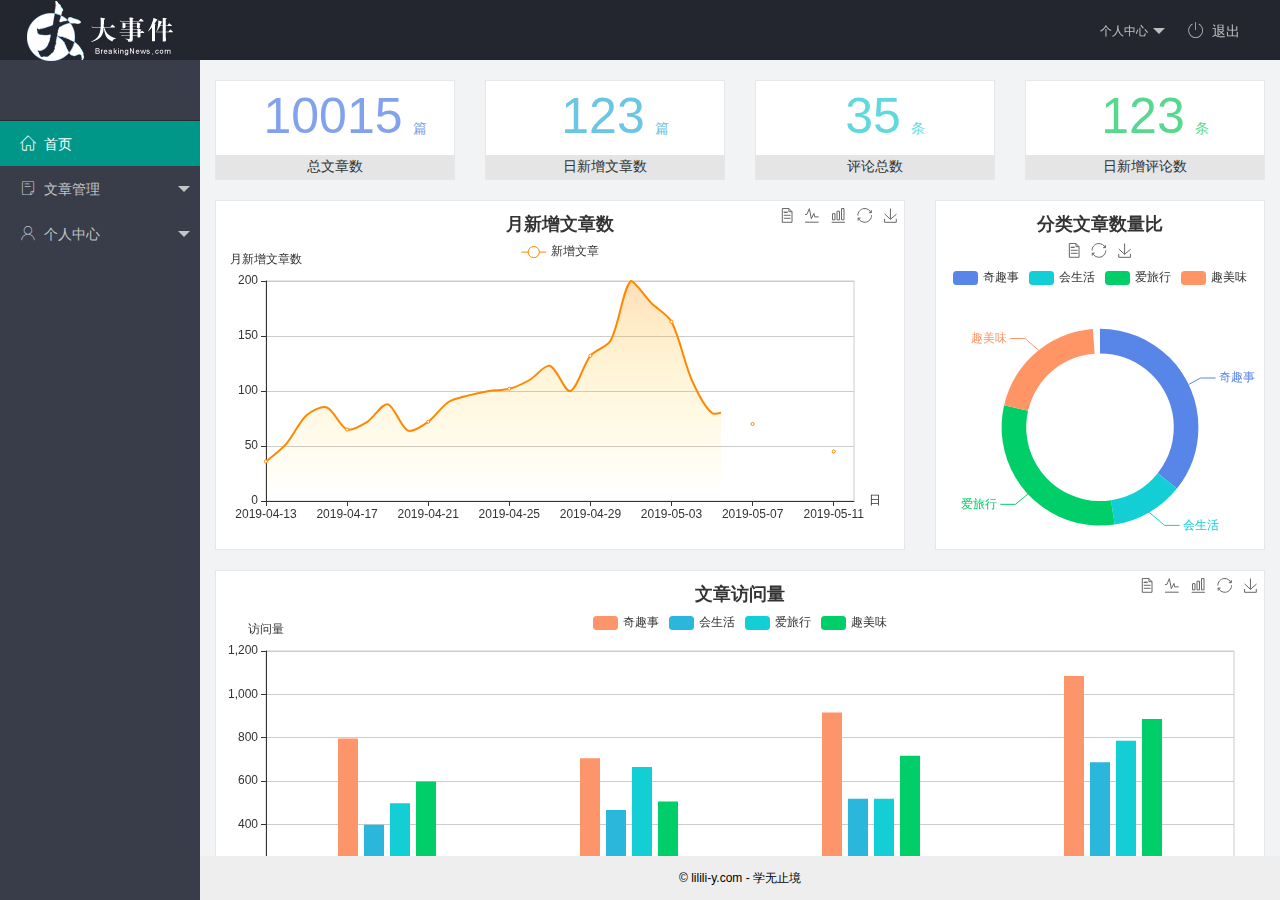
==== index.html @ c466e598 "实现登录退出功能" ====
<!DOCTYPE html>
<html lang="en">

<head>
    <meta charset="UTF-8">
    <meta http-equiv="X-UA-Compatible" content="IE=edge">
    <meta name="viewport" content="width=device-width, initial-scale=1.0">
    <title>大事件管理后台</title>
    <!-- 导入layui的css -->
    <link rel="stylesheet" href="/assets/lib/layui/css/layui.css">
    <!-- 引入字体图标 -->
    <link rel="stylesheet" href="/assets/fonts/iconfont.css">
    <!-- 引入自己的css -->
    <link rel="stylesheet" href="/assets/css/index.css">

</head>

<body class="layui-layout-body">
    <div class="layui-layout layui-layout-admin">
        <div class="layui-header">
            <div class="layui-logo">
                <img src="/assets/images/logo.png" alt="" />
            </div>
            <!-- 头部区域（可配合layui已有的水平导航） -->
            <ul class="layui-nav layui-layout-right">
                <li class="layui-nav-item">
                    <a href="javascript:;" class="userinfo">
                        <img src="/assets/images/RCzsdCq.jpg" class="layui-nav-img" style="display: none;" />
                        <span class="text-avatar" style="display: none;">A</span>
                        个人中心
                      </a>
                    <dl class="layui-nav-child">
                        <dd><a href="">基本资料</a></dd>
                        <dd><a href="">更换头像</a></dd>
                        <dd><a href="">重置密码</a></dd>
                    </dl>
                </li>
                <li class="layui-nav-item"><a href="javascript:;" id="logout"><span class="iconfont icon-tuichu"></span>退出</a></li>
            </ul>
        </div>

        <div class="layui-side layui-bg-black">
            <div class="layui-side-scroll">
                <div class="userinfo">
                    <img src="/assets/images/RCzsdCq.jpg" class="layui-nav-img" style="display: none;" />
                    <span class="text-avatar" style="display: none;">A</span>
                    <span id="welcome" style="display: none;">欢迎 ***</span>
                </div>
                <!-- 左侧导航区域（可配合layui已有的垂直导航） -->
                <ul class="layui-nav layui-nav-tree" lay-shrink="all">
                    <li class="layui-nav-item layui-this"><a href="/home/dashboard.html" target="shouye"><span class="iconfont icon-home"></span>首页</a></li>
                    <li class="layui-nav-item">
                        <a class="" href="javascript:;"><span class="iconfont icon-16"></span>文章管理</a>
                        <dl class="layui-nav-child">
                            <dd><a href="javascript:;"><i class="layui-icon layui-icon-app"></i> 文章管理</a></dd>
                            <dd><a href="javascript:;"><i class="layui-icon layui-icon-app"></i> 文章类别</a></dd>
                            <dd><a href="javascript:;"><i class="layui-icon layui-icon-app"></i> 发布文章</a></dd>
                        </dl>
                    </li>
                    <li class="layui-nav-item">
                        <a href="javascript:;"><span class="iconfont icon-user"></span>个人中心</a>
                        <dl class="layui-nav-child">
                            <dd><a href="javascript:;"><i class="layui-icon layui-icon-app"></i> 基本资料</a></dd>
                            <dd><a href="javascript:;"><i class="layui-icon layui-icon-app"></i> 更换头像</a></dd>
                            <dd><a href="javascript:;"><i class="layui-icon layui-icon-app"></i> 重置密码</a></dd>
                        </dl>
                    </li>
                </ul>
            </div>
        </div>

        <div class="layui-body">
            <!-- 内容主体区域 -->
            <iframe src="/home/dashboard.html" frameborder="0" name="shouye"></iframe>
        </div>

        <div class="layui-footer">
            <!-- 底部固定区域 -->
            © lilili-y.com - 学无止境
        </div>
    </div>
    <!-- 导入 layui 的JS文件 -->
    <script src="/assets/lib/layui/layui.all.js"></script>
    <script src="/assets/lib/jquery.js"></script>
    <script src="/assets/js/baseAPI.js"></script>
    <script src="/assets/js/index.js"></script>
</body>

</html>
---- assets/lib/layui/css/layui.css ----
/** layui-v2.5.5 MIT License By https://www.layui.com */
 .layui-inline,img{display:inline-block;vertical-align:middle}h1,h2,h3,h4,h5,h6{font-weight:400}.layui-edge,.layui-header,.layui-inline,.layui-main{position:relative}.layui-body,.layui-edge,.layui-elip{overflow:hidden}.layui-btn,.layui-edge,.layui-inline,img{vertical-align:middle}.layui-btn,.layui-disabled,.layui-icon,.layui-unselect{-moz-user-select:none;-webkit-user-select:none;-ms-user-select:none}.layui-elip,.layui-form-checkbox span,.layui-form-pane .layui-form-label{text-overflow:ellipsis;white-space:nowrap}.layui-breadcrumb,.layui-tree-btnGroup{visibility:hidden}blockquote,body,button,dd,div,dl,dt,form,h1,h2,h3,h4,h5,h6,input,li,ol,p,pre,td,textarea,th,ul{margin:0;padding:0;-webkit-tap-highlight-color:rgba(0,0,0,0)}a:active,a:hover{outline:0}img{border:none}li{list-style:none}table{border-collapse:collapse;border-spacing:0}h4,h5,h6{font-size:100%}button,input,optgroup,option,select,textarea{font-family:inherit;font-size:inherit;font-style:inherit;font-weight:inherit;outline:0}pre{white-space:pre-wrap;white-space:-moz-pre-wrap;white-space:-pre-wrap;white-space:-o-pre-wrap;word-wrap:break-word}body{line-height:24px;font:14px Helvetica Neue,Helvetica,PingFang SC,Tahoma,Arial,sans-serif}hr{height:1px;margin:10px 0;border:0;clear:both}a{color:#333;text-decoration:none}a:hover{color:#777}a cite{font-style:normal;*cursor:pointer}.layui-border-box,.layui-border-box *{box-sizing:border-box}.layui-box,.layui-box *{box-sizing:content-box}.layui-clear{clear:both;*zoom:1}.layui-clear:after{content:'\20';clear:both;*zoom:1;display:block;height:0}.layui-inline{*display:inline;*zoom:1}.layui-edge{display:inline-block;width:0;height:0;border-width:6px;border-style:dashed;border-color:transparent}.layui-edge-top{top:-4px;border-bottom-color:#999;border-bottom-style:solid}.layui-edge-right{border-left-color:#999;border-left-style:solid}.layui-edge-bottom{top:2px;border-top-color:#999;border-top-style:solid}.layui-edge-left{border-right-color:#999;border-right-style:solid}.layui-disabled,.layui-disabled:hover{color:#d2d2d2!important;cursor:not-allowed!important}.layui-circle{border-radius:100%}.layui-show{display:block!important}.layui-hide{display:none!important}@font-face{font-family:layui-icon;src:url(../font/iconfont.eot?v=250);src:url(../font/iconfont.eot?v=250#iefix) format('embedded-opentype'),url(../font/iconfont.woff2?v=250) format('woff2'),url(../font/iconfont.woff?v=250) format('woff'),url(../font/iconfont.ttf?v=250) format('truetype'),url(../font/iconfont.svg?v=250#layui-icon) format('svg')}.layui-icon{font-family:layui-icon!important;font-size:16px;font-style:normal;-webkit-font-smoothing:antialiased;-moz-osx-font-smoothing:grayscale}.layui-icon-reply-fill:before{content:"\e611"}.layui-icon-set-fill:before{content:"\e614"}.layui-icon-menu-fill:before{content:"\e60f"}.layui-icon-search:before{content:"\e615"}.layui-icon-share:before{content:"\e641"}.layui-icon-set-sm:before{content:"\e620"}.layui-icon-engine:before{content:"\e628"}.layui-icon-close:before{content:"\1006"}.layui-icon-close-fill:before{content:"\1007"}.layui-icon-chart-screen:before{content:"\e629"}.layui-icon-star:before{content:"\e600"}.layui-icon-circle-dot:before{content:"\e617"}.layui-icon-chat:before{content:"\e606"}.layui-icon-release:before{content:"\e609"}.layui-icon-list:before{content:"\e60a"}.layui-icon-chart:before{content:"\e62c"}.layui-icon-ok-circle:before{content:"\1005"}.layui-icon-layim-theme:before{content:"\e61b"}.layui-icon-table:before{content:"\e62d"}.layui-icon-right:before{content:"\e602"}.layui-icon-left:before{content:"\e603"}.layui-icon-cart-simple:before{content:"\e698"}.layui-icon-face-cry:before{content:"\e69c"}.layui-icon-face-smile:before{content:"\e6af"}.layui-icon-survey:before{content:"\e6b2"}.layui-icon-tree:before{content:"\e62e"}.layui-icon-upload-circle:before{content:"\e62f"}.layui-icon-add-circle:before{content:"\e61f"}.layui-icon-download-circle:before{content:"\e601"}.layui-icon-templeate-1:before{content:"\e630"}.layui-icon-util:before{content:"\e631"}.layui-icon-face-surprised:before{content:"\e664"}.layui-icon-edit:before{content:"\e642"}.layui-icon-speaker:before{content:"\e645"}.layui-icon-down:before{content:"\e61a"}.layui-icon-file:before{content:"\e621"}.layui-icon-layouts:before{content:"\e632"}.layui-icon-rate-half:before{content:"\e6c9"}.layui-icon-add-circle-fine:before{content:"\e608"}.layui-icon-prev-circle:before{content:"\e633"}.layui-icon-read:before{content:"\e705"}.layui-icon-404:before{content:"\e61c"}.layui-icon-carousel:before{content:"\e634"}.layui-icon-help:before{content:"\e607"}.layui-icon-code-circle:before{content:"\e635"}.layui-icon-water:before{content:"\e636"}.layui-icon-username:before{content:"\e66f"}.layui-icon-find-fill:before{content:"\e670"}.layui-icon-about:before{content:"\e60b"}.layui-icon-location:before{content:"\e715"}.layui-icon-up:before{content:"\e619"}.layui-icon-pause:before{content:"\e651"}.layui-icon-date:before{content:"\e637"}.layui-icon-layim-uploadfile:before{content:"\e61d"}.layui-icon-delete:before{content:"\e640"}.layui-icon-play:before{content:"\e652"}.layui-icon-top:before{content:"\e604"}.layui-icon-friends:before{content:"\e612"}.layui-icon-refresh-3:before{content:"\e9aa"}.layui-icon-ok:before{content:"\e605"}.layui-icon-layer:before{content:"\e638"}.layui-icon-face-smile-fine:before{content:"\e60c"}.layui-icon-dollar:before{content:"\e659"}.layui-icon-group:before{content:"\e613"}.layui-icon-layim-download:before{content:"\e61e"}.layui-icon-picture-fine:before{content:"\e60d"}.layui-icon-link:before{content:"\e64c"}.layui-icon-diamond:before{content:"\e735"}.layui-icon-log:before{content:"\e60e"}.layui-icon-rate-solid:before{content:"\e67a"}.layui-icon-fonts-del:before{content:"\e64f"}.layui-icon-unlink:before{content:"\e64d"}.layui-icon-fonts-clear:before{content:"\e639"}.layui-icon-triangle-r:before{content:"\e623"}.layui-icon-circle:before{content:"\e63f"}.layui-icon-radio:before{content:"\e643"}.layui-icon-align-center:before{content:"\e647"}.layui-icon-align-right:before{content:"\e648"}.layui-icon-align-left:before{content:"\e649"}.layui-icon-loading-1:before{content:"\e63e"}.layui-icon-return:before{content:"\e65c"}.layui-icon-fonts-strong:before{content:"\e62b"}.layui-icon-upload:before{content:"\e67c"}.layui-icon-dialogue:before{content:"\e63a"}.layui-icon-video:before{content:"\e6ed"}.layui-icon-headset:before{content:"\e6fc"}.layui-icon-cellphone-fine:before{content:"\e63b"}.layui-icon-add-1:before{content:"\e654"}.layui-icon-face-smile-b:before{content:"\e650"}.layui-icon-fonts-html:before{content:"\e64b"}.layui-icon-form:before{content:"\e63c"}.layui-icon-cart:before{content:"\e657"}.layui-icon-camera-fill:before{content:"\e65d"}.layui-icon-tabs:before{content:"\e62a"}.layui-icon-fonts-code:before{content:"\e64e"}.layui-icon-fire:before{content:"\e756"}.layui-icon-set:before{content:"\e716"}.layui-icon-fonts-u:before{content:"\e646"}.layui-icon-triangle-d:before{content:"\e625"}.layui-icon-tips:before{content:"\e702"}.layui-icon-picture:before{content:"\e64a"}.layui-icon-more-vertical:before{content:"\e671"}.layui-icon-flag:before{content:"\e66c"}.layui-icon-loading:before{content:"\e63d"}.layui-icon-fonts-i:before{content:"\e644"}.layui-icon-refresh-1:before{content:"\e666"}.layui-icon-rmb:before{content:"\e65e"}.layui-icon-home:before{content:"\e68e"}.layui-icon-user:before{content:"\e770"}.layui-icon-notice:before{content:"\e667"}.layui-icon-login-weibo:before{content:"\e675"}.layui-icon-voice:before{content:"\e688"}.layui-icon-upload-drag:before{content:"\e681"}.layui-icon-login-qq:before{content:"\e676"}.layui-icon-snowflake:before{content:"\e6b1"}.layui-icon-file-b:before{content:"\e655"}.layui-icon-template:before{content:"\e663"}.layui-icon-auz:before{content:"\e672"}.layui-icon-console:before{content:"\e665"}.layui-icon-app:before{content:"\e653"}.layui-icon-prev:before{content:"\e65a"}.layui-icon-website:before{content:"\e7ae"}.layui-icon-next:before{content:"\e65b"}.layui-icon-component:before{content:"\e857"}.layui-icon-more:before{content:"\e65f"}.layui-icon-login-wechat:before{content:"\e677"}.layui-icon-shrink-right:before{content:"\e668"}.layui-icon-spread-left:before{content:"\e66b"}.layui-icon-camera:before{content:"\e660"}.layui-icon-note:before{content:"\e66e"}.layui-icon-refresh:before{content:"\e669"}.layui-icon-female:before{content:"\e661"}.layui-icon-male:before{content:"\e662"}.layui-icon-password:before{content:"\e673"}.layui-icon-senior:before{content:"\e674"}.layui-icon-theme:before{content:"\e66a"}.layui-icon-tread:before{content:"\e6c5"}.layui-icon-praise:before{content:"\e6c6"}.layui-icon-star-fill:before{content:"\e658"}.layui-icon-rate:before{content:"\e67b"}.layui-icon-template-1:before{content:"\e656"}.layui-icon-vercode:before{content:"\e679"}.layui-icon-cellphone:before{content:"\e678"}.layui-icon-screen-full:before{content:"\e622"}.layui-icon-screen-restore:before{content:"\e758"}.layui-icon-cols:before{content:"\e610"}.layui-icon-export:before{content:"\e67d"}.layui-icon-print:before{content:"\e66d"}.layui-icon-slider:before{content:"\e714"}.layui-icon-addition:before{content:"\e624"}.layui-icon-subtraction:before{content:"\e67e"}.layui-icon-service:before{content:"\e626"}.layui-icon-transfer:before{content:"\e691"}.layui-main{width:1140px;margin:0 auto}.layui-header{z-index:1000;height:60px}.layui-header a:hover{transition:all .5s;-webkit-transition:all .5s}.layui-side{position:fixed;left:0;top:0;bottom:0;z-index:999;width:200px;overflow-x:hidden}.layui-side-scroll{position:relative;width:220px;height:100%;overflow-x:hidden}.layui-body{position:absolute;left:200px;right:0;top:0;bottom:0;z-index:998;width:auto;overflow-y:auto;box-sizing:border-box}.layui-layout-body{overflow:hidden}.layui-layout-admin .layui-header{background-color:#23262E}.layui-layout-admin .layui-side{top:60px;width:200px;overflow-x:hidden}.layui-layout-admin .layui-body{position:fixed;top:60px;bottom:44px}.layui-layout-admin .layui-main{width:auto;margin:0 15px}.layui-layout-admin .layui-footer{position:fixed;left:200px;right:0;bottom:0;height:44px;line-height:44px;padding:0 15px;background-color:#eee}.layui-layout-admin .layui-logo{position:absolute;left:0;top:0;width:200px;height:100%;line-height:60px;text-align:center;color:#009688;font-size:16px}.layui-layout-admin .layui-header .layui-nav{background:0 0}.layui-layout-left{position:absolute!important;left:200px;top:0}.layui-layout-right{position:absolute!important;right:0;top:0}.layui-container{position:relative;margin:0 auto;padding:0 15px;box-sizing:border-box}.layui-fluid{position:relative;margin:0 auto;padding:0 15px}.layui-row:after,.layui-row:before{content:'';display:block;clear:both}.layui-col-lg1,.layui-col-lg10,.layui-col-lg11,.layui-col-lg12,.layui-col-lg2,.layui-col-lg3,.layui-col-lg4,.layui-col-lg5,.layui-col-lg6,.layui-col-lg7,.layui-col-lg8,.layui-col-lg9,.layui-col-md1,.layui-col-md10,.layui-col-md11,.layui-col-md12,.layui-col-md2,.layui-col-md3,.layui-col-md4,.layui-col-md5,.layui-col-md6,.layui-col-md7,.layui-col-md8,.layui-col-md9,.layui-col-sm1,.layui-col-sm10,.layui-col-sm11,.layui-col-sm12,.layui-col-sm2,.layui-col-sm3,.layui-col-sm4,.layui-col-sm5,.layui-col-sm6,.layui-col-sm7,.layui-col-sm8,.layui-col-sm9,.layui-col-xs1,.layui-col-xs10,.layui-col-xs11,.layui-col-xs12,.layui-col-xs2,.layui-col-xs3,.layui-col-xs4,.layui-col-xs5,.layui-col-xs6,.layui-col-xs7,.layui-col-xs8,.layui-col-xs9{position:relative;display:block;box-sizing:border-box}.layui-col-xs1,.layui-col-xs10,.layui-col-xs11,.layui-col-xs12,.layui-col-xs2,.layui-col-xs3,.layui-col-xs4,.layui-col-xs5,.layui-col-xs6,.layui-col-xs7,.layui-col-xs8,.layui-col-xs9{float:left}.layui-col-xs1{width:8.33333333%}.layui-col-xs2{width:16.66666667%}.layui-col-xs3{width:25%}.layui-col-xs4{width:33.33333333%}.layui-col-xs5{width:41.66666667%}.layui-col-xs6{width:50%}.layui-col-xs7{width:58.33333333%}.layui-col-xs8{width:66.66666667%}.layui-col-xs9{width:75%}.layui-col-xs10{width:83.33333333%}.layui-col-xs11{width:91.66666667%}.layui-col-xs12{width:100%}.layui-col-xs-offset1{margin-left:8.33333333%}.layui-col-xs-offset2{margin-left:16.66666667%}.layui-col-xs-offset3{margin-left:25%}.layui-col-xs-offset4{margin-left:33.33333333%}.layui-col-xs-offset5{margin-left:41.66666667%}.layui-col-xs-offset6{margin-left:50%}.layui-col-xs-offset7{margin-left:58.33333333%}.layui-col-xs-offset8{margin-left:66.66666667%}.layui-col-xs-offset9{margin-left:75%}.layui-col-xs-offset10{margin-left:83.33333333%}.layui-col-xs-offset11{margin-left:91.66666667%}.layui-col-xs-offset12{margin-left:100%}@media screen and (max-width:768px){.layui-hide-xs{display:none!important}.layui-show-xs-block{display:block!important}.layui-show-xs-inline{display:inline!important}.layui-show-xs-inline-block{display:inline-block!important}}@media screen and (min-width:768px){.layui-container{width:750px}.layui-hide-sm{display:none!important}.layui-show-sm-block{display:block!important}.layui-show-sm-inline{display:inline!important}.layui-show-sm-inline-block{display:inline-block!important}.layui-col-sm1,.layui-col-sm10,.layui-col-sm11,.layui-col-sm12,.layui-col-sm2,.layui-col-sm3,.layui-col-sm4,.layui-col-sm5,.layui-col-sm6,.layui-col-sm7,.layui-col-sm8,.layui-col-sm9{float:left}.layui-col-sm1{width:8.33333333%}.layui-col-sm2{width:16.66666667%}.layui-col-sm3{width:25%}.layui-col-sm4{width:33.33333333%}.layui-col-sm5{width:41.66666667%}.layui-col-sm6{width:50%}.layui-col-sm7{width:58.33333333%}.layui-col-sm8{width:66.66666667%}.layui-col-sm9{width:75%}.layui-col-sm10{width:83.33333333%}.layui-col-sm11{width:91.66666667%}.layui-col-sm12{width:100%}.layui-col-sm-offset1{margin-left:8.33333333%}.layui-col-sm-offset2{margin-left:16.66666667%}.layui-col-sm-offset3{margin-left:25%}.layui-col-sm-offset4{margin-left:33.33333333%}.layui-col-sm-offset5{margin-left:41.66666667%}.layui-col-sm-offset6{margin-left:50%}.layui-col-sm-offset7{margin-left:58.33333333%}.layui-col-sm-offset8{margin-left:66.66666667%}.layui-col-sm-offset9{margin-left:75%}.layui-col-sm-offset10{margin-left:83.33333333%}.layui-col-sm-offset11{margin-left:91.66666667%}.layui-col-sm-offset12{margin-left:100%}}@media screen and (min-width:992px){.layui-container{width:970px}.layui-hide-md{display:none!important}.layui-show-md-block{display:block!important}.layui-show-md-inline{display:inline!important}.layui-show-md-inline-block{display:inline-block!important}.layui-col-md1,.layui-col-md10,.layui-col-md11,.layui-col-md12,.layui-col-md2,.layui-col-md3,.layui-col-md4,.layui-col-md5,.layui-col-md6,.layui-col-md7,.layui-col-md8,.layui-col-md9{float:left}.layui-col-md1{width:8.33333333%}.layui-col-md2{width:16.66666667%}.layui-col-md3{width:25%}.layui-col-md4{width:33.33333333%}.layui-col-md5{width:41.66666667%}.layui-col-md6{width:50%}.layui-col-md7{width:58.33333333%}.layui-col-md8{width:66.66666667%}.layui-col-md9{width:75%}.layui-col-md10{width:83.33333333%}.layui-col-md11{width:91.66666667%}.layui-col-md12{width:100%}.layui-col-md-offset1{margin-left:8.33333333%}.layui-col-md-offset2{margin-left:16.66666667%}.layui-col-md-offset3{margin-left:25%}.layui-col-md-offset4{margin-left:33.33333333%}.layui-col-md-offset5{margin-left:41.66666667%}.layui-col-md-offset6{margin-left:50%}.layui-col-md-offset7{margin-left:58.33333333%}.layui-col-md-offset8{margin-left:66.66666667%}.layui-col-md-offset9{margin-left:75%}.layui-col-md-offset10{margin-left:83.33333333%}.layui-col-md-offset11{margin-left:91.66666667%}.layui-col-md-offset12{margin-left:100%}}@media screen and (min-width:1200px){.layui-container{width:1170px}.layui-hide-lg{display:none!important}.layui-show-lg-block{display:block!important}.layui-show-lg-inline{display:inline!important}.layui-show-lg-inline-block{display:inline-block!important}.layui-col-lg1,.layui-col-lg10,.layui-col-lg11,.layui-col-lg12,.layui-col-lg2,.layui-col-lg3,.layui-col-lg4,.layui-col-lg5,.layui-col-lg6,.layui-col-lg7,.layui-col-lg8,.layui-col-lg9{float:left}.layui-col-lg1{width:8.33333333%}.layui-col-lg2{width:16.66666667%}.layui-col-lg3{width:25%}.layui-col-lg4{width:33.33333333%}.layui-col-lg5{width:41.66666667%}.layui-col-lg6{width:50%}.layui-col-lg7{width:58.33333333%}.layui-col-lg8{width:66.66666667%}.layui-col-lg9{width:75%}.layui-col-lg10{width:83.33333333%}.layui-col-lg11{width:91.66666667%}.layui-col-lg12{width:100%}.layui-col-lg-offset1{margin-left:8.33333333%}.layui-col-lg-offset2{margin-left:16.66666667%}.layui-col-lg-offset3{margin-left:25%}.layui-col-lg-offset4{margin-left:33.33333333%}.layui-col-lg-offset5{margin-left:41.66666667%}.layui-col-lg-offset6{margin-left:50%}.layui-col-lg-offset7{margin-left:58.33333333%}.layui-col-lg-offset8{margin-left:66.66666667%}.layui-col-lg-offset9{margin-left:75%}.layui-col-lg-offset10{margin-left:83.33333333%}.layui-col-lg-offset11{margin-left:91.66666667%}.layui-col-lg-offset12{margin-left:100%}}.layui-col-space1{margin:-.5px}.layui-col-space1>*{padding:.5px}.layui-col-space3{margin:-1.5px}.layui-col-space3>*{padding:1.5px}.layui-col-space5{margin:-2.5px}.layui-col-space5>*{padding:2.5px}.layui-col-space8{margin:-3.5px}.layui-col-space8>*{padding:3.5px}.layui-col-space10{margin:-5px}.layui-col-space10>*{padding:5px}.layui-col-space12{margin:-6px}.layui-col-space12>*{padding:6px}.layui-col-space15{margin:-7.5px}.layui-col-space15>*{padding:7.5px}.layui-col-space18{margin:-9px}.layui-col-space18>*{padding:9px}.layui-col-space20{margin:-10px}.layui-col-space20>*{padding:10px}.layui-col-space22{margin:-11px}.layui-col-space22>*{padding:11px}.layui-col-space25{margin:-12.5px}.layui-col-space25>*{padding:12.5px}.layui-col-space30{margin:-15px}.layui-col-space30>*{padding:15px}.layui-btn,.layui-input,.layui-select,.layui-textarea,.layui-upload-button{outline:0;-webkit-appearance:none;transition:all .3s;-webkit-transition:all .3s;box-sizing:border-box}.layui-elem-quote{margin-bottom:10px;padding:15px;line-height:22px;border-left:5px solid #009688;border-radius:0 2px 2px 0;background-color:#f2f2f2}.layui-quote-nm{border-style:solid;border-width:1px 1px 1px 5px;background:0 0}.layui-elem-field{margin-bottom:10px;padding:0;border-width:1px;border-style:solid}.layui-elem-field legend{margin-left:20px;padding:0 10px;font-size:20px;font-weight:300}.layui-field-title{margin:10px 0 20px;border-width:1px 0 0}.layui-field-box{padding:10px 15px}.layui-field-title .layui-field-box{padding:10px 0}.layui-progress{position:relative;height:6px;border-radius:20px;background-color:#e2e2e2}.layui-progress-bar{position:absolute;left:0;top:0;width:0;max-width:100%;height:6px;border-radius:20px;text-align:right;background-color:#5FB878;transition:all .3s;-webkit-transition:all .3s}.layui-progress-big,.layui-progress-big .layui-progress-bar{height:18px;line-height:18px}.layui-progress-text{position:relative;top:-20px;line-height:18px;font-size:12px;color:#666}.layui-progress-big .layui-progress-text{position:static;padding:0 10px;color:#fff}.layui-collapse{border-width:1px;border-style:solid;border-radius:2px}.layui-colla-content,.layui-colla-item{border-top-width:1px;border-top-style:solid}.layui-colla-item:first-child{border-top:none}.layui-colla-title{position:relative;height:42px;line-height:42px;padding:0 15px 0 35px;color:#333;background-color:#f2f2f2;cursor:pointer;font-size:14px;overflow:hidden}.layui-colla-content{display:none;padding:10px 15px;line-height:22px;color:#666}.layui-colla-icon{position:absolute;left:15px;top:0;font-size:14px}.layui-card{margin-bottom:15px;border-radius:2px;background-color:#fff;box-shadow:0 1px 2px 0 rgba(0,0,0,.05)}.layui-card:last-child{margin-bottom:0}.layui-card-header{position:relative;height:42px;line-height:42px;padding:0 15px;border-bottom:1px solid #f6f6f6;color:#333;border-radius:2px 2px 0 0;font-size:14px}.layui-bg-black,.layui-bg-blue,.layui-bg-cyan,.layui-bg-green,.layui-bg-orange,.layui-bg-red{color:#fff!important}.layui-card-body{position:relative;padding:10px 15px;line-height:24px}.layui-card-body[pad15]{padding:15px}.layui-card-body[pad20]{padding:20px}.layui-card-body .layui-table{margin:5px 0}.layui-card .layui-tab{margin:0}.layui-panel-window{position:relative;padding:15px;border-radius:0;border-top:5px solid #E6E6E6;background-color:#fff}.layui-auxiliar-moving{position:fixed;left:0;right:0;top:0;bottom:0;width:100%;height:100%;background:0 0;z-index:9999999999}.layui-form-label,.layui-form-mid,.layui-form-select,.layui-input-block,.layui-input-inline,.layui-textarea{position:relative}.layui-bg-red{background-color:#FF5722!important}.layui-bg-orange{background-color:#FFB800!important}.layui-bg-green{background-color:#009688!important}.layui-bg-cyan{background-color:#2F4056!important}.layui-bg-blue{background-color:#1E9FFF!important}.layui-bg-black{background-color:#393D49!important}.layui-bg-gray{background-color:#eee!important;color:#666!important}.layui-badge-rim,.layui-colla-content,.layui-colla-item,.layui-collapse,.layui-elem-field,.layui-form-pane .layui-form-item[pane],.layui-form-pane .layui-form-label,.layui-input,.layui-layedit,.layui-layedit-tool,.layui-quote-nm,.layui-select,.layui-tab-bar,.layui-tab-card,.layui-tab-title,.layui-tab-title .layui-this:after,.layui-textarea{border-color:#e6e6e6}.layui-timeline-item:before,hr{background-color:#e6e6e6}.layui-text{line-height:22px;font-size:14px;color:#666}.layui-text h1,.layui-text h2,.layui-text h3{font-weight:500;color:#333}.layui-text h1{font-size:30px}.layui-text h2{font-size:24px}.layui-text h3{font-size:18px}.layui-text a:not(.layui-btn){color:#01AAED}.layui-text a:not(.layui-btn):hover{text-decoration:underline}.layui-text ul{padding:5px 0 5px 15px}.layui-text ul li{margin-top:5px;list-style-type:disc}.layui-text em,.layui-word-aux{color:#999!important;padding:0 5px!important}.layui-btn{display:inline-block;height:38px;line-height:38px;padding:0 18px;background-color:#009688;color:#fff;white-space:nowrap;text-align:center;font-size:14px;border:none;border-radius:2px;cursor:pointer}.layui-btn:hover{opacity:.8;filter:alpha(opacity=80);color:#fff}.layui-btn:active{opacity:1;filter:alpha(opacity=100)}.layui-btn+.layui-btn{margin-left:10px}.layui-btn-container{font-size:0}.layui-btn-container .layui-btn{margin-right:10px;margin-bottom:10px}.layui-btn-container .layui-btn+.layui-btn{margin-left:0}.layui-table .layui-btn-container .layui-btn{margin-bottom:9px}.layui-btn-radius{border-radius:100px}.layui-btn .layui-icon{margin-right:3px;font-size:18px;vertical-align:bottom;vertical-align:middle\9}.layui-btn-primary{border:1px solid #C9C9C9;background-color:#fff;color:#555}.layui-btn-primary:hover{border-color:#009688;color:#333}.layui-btn-normal{background-color:#1E9FFF}.layui-btn-warm{background-color:#FFB800}.layui-btn-danger{background-color:#FF5722}.layui-btn-checked{background-color:#5FB878}.layui-btn-disabled,.layui-btn-disabled:active,.layui-btn-disabled:hover{border:1px solid #e6e6e6;background-color:#FBFBFB;color:#C9C9C9;cursor:not-allowed;opacity:1}.layui-btn-lg{height:44px;line-height:44px;padding:0 25px;font-size:16px}.layui-btn-sm{height:30px;line-height:30px;padding:0 10px;font-size:12px}.layui-btn-sm i{font-size:16px!important}.layui-btn-xs{height:22px;line-height:22px;padding:0 5px;font-size:12px}.layui-btn-xs i{font-size:14px!important}.layui-btn-group{display:inline-block;vertical-align:middle;font-size:0}.layui-btn-group .layui-btn{margin-left:0!important;margin-right:0!important;border-left:1px solid rgba(255,255,255,.5);border-radius:0}.layui-btn-group .layui-btn-primary{border-left:none}.layui-btn-group .layui-btn-primary:hover{border-color:#C9C9C9;color:#009688}.layui-btn-group .layui-btn:first-child{border-left:none;border-radius:2px 0 0 2px}.layui-btn-group .layui-btn-primary:first-child{border-left:1px solid #c9c9c9}.layui-btn-group .layui-btn:last-child{border-radius:0 2px 2px 0}.layui-btn-group .layui-btn+.layui-btn{margin-left:0}.layui-btn-group+.layui-btn-group{margin-left:10px}.layui-btn-fluid{width:100%}.layui-input,.layui-select,.layui-textarea{height:38px;line-height:1.3;line-height:38px\9;border-width:1px;border-style:solid;background-color:#fff;border-radius:2px}.layui-input::-webkit-input-placeholder,.layui-select::-webkit-input-placeholder,.layui-textarea::-webkit-input-placeholder{line-height:1.3}.layui-input,.layui-textarea{display:block;width:100%;padding-left:10px}.layui-input:hover,.layui-textarea:hover{border-color:#D2D2D2!important}.layui-input:focus,.layui-textarea:focus{border-color:#C9C9C9!important}.layui-textarea{min-height:100px;height:auto;line-height:20px;padding:6px 10px;resize:vertical}.layui-select{padding:0 10px}.layui-form input[type=checkbox],.layui-form input[type=radio],.layui-form select{display:none}.layui-form [lay-ignore]{display:initial}.layui-form-item{margin-bottom:15px;clear:both;*zoom:1}.layui-form-item:after{content:'\20';clear:both;*zoom:1;display:block;height:0}.layui-form-label{float:left;display:block;padding:9px 15px;width:80px;font-weight:400;line-height:20px;text-align:right}.layui-form-label-col{display:block;float:none;padding:9px 0;line-height:20px;text-align:left}.layui-form-item .layui-inline{margin-bottom:5px;margin-right:10px}.layui-input-block{margin-left:110px;min-height:36px}.layui-input-inline{display:inline-block;vertical-align:middle}.layui-form-item .layui-input-inline{float:left;width:190px;margin-right:10px}.layui-form-text .layui-input-inline{width:auto}.layui-form-mid{float:left;display:block;padding:9px 0!important;line-height:20px;margin-right:10px}.layui-form-danger+.layui-form-select .layui-input,.layui-form-danger:focus{border-color:#FF5722!important}.layui-form-select .layui-input{padding-right:30px;cursor:pointer}.layui-form-select .layui-edge{position:absolute;right:10px;top:50%;margin-top:-3px;cursor:pointer;border-width:6px;border-top-color:#c2c2c2;border-top-style:solid;transition:all .3s;-webkit-transition:all .3s}.layui-form-select dl{display:none;position:absolute;left:0;top:42px;padding:5px 0;z-index:899;min-width:100%;border:1px solid #d2d2d2;max-height:300px;overflow-y:auto;background-color:#fff;border-radius:2px;box-shadow:0 2px 4px rgba(0,0,0,.12);box-sizing:border-box}.layui-form-select dl dd,.layui-form-select dl dt{padding:0 10px;line-height:36px;white-space:nowrap;overflow:hidden;text-overflow:ellipsis}.layui-form-select dl dt{font-size:12px;color:#999}.layui-form-select dl dd{cursor:pointer}.layui-form-select dl dd:hover{background-color:#f2f2f2;-webkit-transition:.5s all;transition:.5s all}.layui-form-select .layui-select-group dd{padding-left:20px}.layui-form-select dl dd.layui-select-tips{padding-left:10px!important;color:#999}.layui-form-select dl dd.layui-this{background-color:#5FB878;color:#fff}.layui-form-checkbox,.layui-form-select dl dd.layui-disabled{background-color:#fff}.layui-form-selected dl{display:block}.layui-form-checkbox,.layui-form-checkbox *,.layui-form-switch{display:inline-block;vertical-align:middle}.layui-form-selected .layui-edge{margin-top:-9px;-webkit-transform:rotate(180deg);transform:rotate(180deg);margin-top:-3px\9}:root .layui-form-selected .layui-edge{margin-top:-9px\0/IE9}.layui-form-selectup dl{top:auto;bottom:42px}.layui-select-none{margin:5px 0;text-align:center;color:#999}.layui-select-disabled .layui-disabled{border-color:#eee!important}.layui-select-disabled .layui-edge{border-top-color:#d2d2d2}.layui-form-checkbox{position:relative;height:30px;line-height:30px;margin-right:10px;padding-right:30px;cursor:pointer;font-size:0;-webkit-transition:.1s linear;transition:.1s linear;box-sizing:border-box}.layui-form-checkbox span{padding:0 10px;height:100%;font-size:14px;border-radius:2px 0 0 2px;background-color:#d2d2d2;color:#fff;overflow:hidden}.layui-form-checkbox:hover span{background-color:#c2c2c2}.layui-form-checkbox i{position:absolute;right:0;top:0;width:30px;height:28px;border:1px solid #d2d2d2;border-left:none;border-radius:0 2px 2px 0;color:#fff;font-size:20px;text-align:center}.layui-form-checkbox:hover i{border-color:#c2c2c2;color:#c2c2c2}.layui-form-checked,.layui-form-checked:hover{border-color:#5FB878}.layui-form-checked span,.layui-form-checked:hover span{background-color:#5FB878}.layui-form-checked i,.layui-form-checked:hover i{color:#5FB878}.layui-form-item .layui-form-checkbox{margin-top:4px}.layui-form-checkbox[lay-skin=primary]{height:auto!important;line-height:normal!important;min-width:18px;min-height:18px;border:none!important;margin-right:0;padding-left:28px;padding-right:0;background:0 0}.layui-form-checkbox[lay-skin=primary] span{padding-left:0;padding-right:15px;line-height:18px;background:0 0;color:#666}.layui-form-checkbox[lay-skin=primary] i{right:auto;left:0;width:16px;height:16px;line-height:16px;border:1px solid #d2d2d2;font-size:12px;border-radius:2px;background-color:#fff;-webkit-transition:.1s linear;transition:.1s linear}.layui-form-checkbox[lay-skin=primary]:hover i{border-color:#5FB878;color:#fff}.layui-form-checked[lay-skin=primary] i{border-color:#5FB878!important;background-color:#5FB878;color:#fff}.layui-checkbox-disbaled[lay-skin=primary] span{background:0 0!important;color:#c2c2c2}.layui-checkbox-disbaled[lay-skin=primary]:hover i{border-color:#d2d2d2}.layui-form-item .layui-form-checkbox[lay-skin=primary]{margin-top:10px}.layui-form-switch{position:relative;height:22px;line-height:22px;min-width:35px;padding:0 5px;margin-top:8px;border:1px solid #d2d2d2;border-radius:20px;cursor:pointer;background-color:#fff;-webkit-transition:.1s linear;transition:.1s linear}.layui-form-switch i{position:absolute;left:5px;top:3px;width:16px;height:16px;border-radius:20px;background-color:#d2d2d2;-webkit-transition:.1s linear;transition:.1s linear}.layui-form-switch em{position:relative;top:0;width:25px;margin-left:21px;padding:0!important;text-align:center!important;color:#999!important;font-style:normal!important;font-size:12px}.layui-form-onswitch{border-color:#5FB878;background-color:#5FB878}.layui-checkbox-disbaled,.layui-checkbox-disbaled i{border-color:#e2e2e2!important}.layui-form-onswitch i{left:100%;margin-left:-21px;background-color:#fff}.layui-form-onswitch em{margin-left:5px;margin-right:21px;color:#fff!important}.layui-checkbox-disbaled span{background-color:#e2e2e2!important}.layui-checkbox-disbaled:hover i{color:#fff!important}[lay-radio]{display:none}.layui-form-radio,.layui-form-radio *{display:inline-block;vertical-align:middle}.layui-form-radio{line-height:28px;margin:6px 10px 0 0;padding-right:10px;cursor:pointer;font-size:0}.layui-form-radio *{font-size:14px}.layui-form-radio>i{margin-right:8px;font-size:22px;color:#c2c2c2}.layui-form-radio>i:hover,.layui-form-radioed>i{color:#5FB878}.layui-radio-disbaled>i{color:#e2e2e2!important}.layui-form-pane .layui-form-label{width:110px;padding:8px 15px;height:38px;line-height:20px;border-width:1px;border-style:solid;border-radius:2px 0 0 2px;text-align:center;background-color:#FBFBFB;overflow:hidden;box-sizing:border-box}.layui-form-pane .layui-input-inline{margin-left:-1px}.layui-form-pane .layui-input-block{margin-left:110px;left:-1px}.layui-form-pane .layui-input{border-radius:0 2px 2px 0}.layui-form-pane .layui-form-text .layui-form-label{float:none;width:100%;border-radius:2px;box-sizing:border-box;text-align:left}.layui-form-pane .layui-form-text .layui-input-inline{display:block;margin:0;top:-1px;clear:both}.layui-form-pane .layui-form-text .layui-input-block{margin:0;left:0;top:-1px}.layui-form-pane .layui-form-text .layui-textarea{min-height:100px;border-radius:0 0 2px 2px}.layui-form-pane .layui-form-checkbox{margin:4px 0 4px 10px}.layui-form-pane .layui-form-radio,.layui-form-pane .layui-form-switch{margin-top:6px;margin-left:10px}.layui-form-pane .layui-form-item[pane]{position:relative;border-width:1px;border-style:solid}.layui-form-pane .layui-form-item[pane] .layui-form-label{position:absolute;left:0;top:0;height:100%;border-width:0 1px 0 0}.layui-form-pane .layui-form-item[pane] .layui-input-inline{margin-left:110px}@media screen and (max-width:450px){.layui-form-item .layui-form-label{text-overflow:ellipsis;overflow:hidden;white-space:nowrap}.layui-form-item .layui-inline{display:block;margin-right:0;margin-bottom:20px;clear:both}.layui-form-item .layui-inline:after{content:'\20';clear:both;display:block;height:0}.layui-form-item .layui-input-inline{display:block;float:none;left:-3px;width:auto;margin:0 0 10px 112px}.layui-form-item .layui-input-inline+.layui-form-mid{margin-left:110px;top:-5px;padding:0}.layui-form-item .layui-form-checkbox{margin-right:5px;margin-bottom:5px}}.layui-layedit{border-width:1px;border-style:solid;border-radius:2px}.layui-layedit-tool{padding:3px 5px;border-bottom-width:1px;border-bottom-style:solid;font-size:0}.layedit-tool-fixed{position:fixed;top:0;border-top:1px solid #e2e2e2}.layui-layedit-tool .layedit-tool-mid,.layui-layedit-tool .layui-icon{display:inline-block;vertical-align:middle;text-align:center;font-size:14px}.layui-layedit-tool .layui-icon{position:relative;width:32px;height:30px;line-height:30px;margin:3px 5px;color:#777;cursor:pointer;border-radius:2px}.layui-layedit-tool .layui-icon:hover{color:#393D49}.layui-layedit-tool .layui-icon:active{color:#000}.layui-layedit-tool .layedit-tool-active{background-color:#e2e2e2;color:#000}.layui-layedit-tool .layui-disabled,.layui-layedit-tool .layui-disabled:hover{color:#d2d2d2;cursor:not-allowed}.layui-layedit-tool .layedit-tool-mid{width:1px;height:18px;margin:0 10px;background-color:#d2d2d2}.layedit-tool-html{width:50px!important;font-size:30px!important}.layedit-tool-b,.layedit-tool-code,.layedit-tool-help{font-size:16px!important}.layedit-tool-d,.layedit-tool-face,.layedit-tool-image,.layedit-tool-unlink{font-size:18px!important}.layedit-tool-image input{position:absolute;font-size:0;left:0;top:0;width:100%;height:100%;opacity:.01;filter:Alpha(opacity=1);cursor:pointer}.layui-layedit-iframe iframe{display:block;width:100%}#LAY_layedit_code{overflow:hidden}.layui-laypage{display:inline-block;*display:inline;*zoom:1;vertical-align:middle;margin:10px 0;font-size:0}.layui-laypage>a:first-child,.layui-laypage>a:first-child em{border-radius:2px 0 0 2px}.layui-laypage>a:last-child,.layui-laypage>a:last-child em{border-radius:0 2px 2px 0}.layui-laypage>:first-child{margin-left:0!important}.layui-laypage>:last-child{margin-right:0!important}.layui-laypage a,.layui-laypage button,.layui-laypage input,.layui-laypage select,.layui-laypage span{border:1px solid #e2e2e2}.layui-laypage a,.layui-laypage span{display:inline-block;*display:inline;*zoom:1;vertical-align:middle;padding:0 15px;height:28px;line-height:28px;margin:0 -1px 5px 0;background-color:#fff;color:#333;font-size:12px}.layui-flow-more a *,.layui-laypage input,.layui-table-view select[lay-ignore]{display:inline-block}.layui-laypage a:hover{color:#009688}.layui-laypage em{font-style:normal}.layui-laypage .layui-laypage-spr{color:#999;font-weight:700}.layui-laypage a{text-decoration:none}.layui-laypage .layui-laypage-curr{position:relative}.layui-laypage .layui-laypage-curr em{position:relative;color:#fff}.layui-laypage .layui-laypage-curr .layui-laypage-em{position:absolute;left:-1px;top:-1px;padding:1px;width:100%;height:100%;background-color:#009688}.layui-laypage-em{border-radius:2px}.layui-laypage-next em,.layui-laypage-prev em{font-family:Sim sun;font-size:16px}.layui-laypage .layui-laypage-count,.layui-laypage .layui-laypage-limits,.layui-laypage .layui-laypage-refresh,.layui-laypage .layui-laypage-skip{margin-left:10px;margin-right:10px;padding:0;border:none}.layui-laypage .layui-laypage-limits,.layui-laypage .layui-laypage-refresh{vertical-align:top}.layui-laypage .layui-laypage-refresh i{font-size:18px;cursor:pointer}.layui-laypage select{height:22px;padding:3px;border-radius:2px;cursor:pointer}.layui-laypage .layui-laypage-skip{height:30px;line-height:30px;color:#999}.layui-laypage button,.layui-laypage input{height:30px;line-height:30px;border-radius:2px;vertical-align:top;background-color:#fff;box-sizing:border-box}.layui-laypage input{width:40px;margin:0 10px;padding:0 3px;text-align:center}.layui-laypage input:focus,.layui-laypage select:focus{border-color:#009688!important}.layui-laypage button{margin-left:10px;padding:0 10px;cursor:pointer}.layui-table,.layui-table-view{margin:10px 0}.layui-flow-more{margin:10px 0;text-align:center;color:#999;font-size:14px}.layui-flow-more a{height:32px;line-height:32px}.layui-flow-more a *{vertical-align:top}.layui-flow-more a cite{padding:0 20px;border-radius:3px;background-color:#eee;color:#333;font-style:normal}.layui-flow-more a cite:hover{opacity:.8}.layui-flow-more a i{font-size:30px;color:#737383}.layui-table{width:100%;background-color:#fff;color:#666}.layui-table tr{transition:all .3s;-webkit-transition:all .3s}.layui-table th{text-align:left;font-weight:400}.layui-table tbody tr:hover,.layui-table thead tr,.layui-table-click,.layui-table-header,.layui-table-hover,.layui-table-mend,.layui-table-patch,.layui-table-tool,.layui-table-total,.layui-table-total tr,.layui-table[lay-even] tr:nth-child(even){background-color:#f2f2f2}.layui-table td,.layui-table th,.layui-table-col-set,.layui-table-fixed-r,.layui-table-grid-down,.layui-table-header,.layui-table-page,.layui-table-tips-main,.layui-table-tool,.layui-table-total,.layui-table-view,.layui-table[lay-skin=line],.layui-table[lay-skin=row]{border-width:1px;border-style:solid;border-color:#e6e6e6}.layui-table td,.layui-table th{position:relative;padding:9px 15px;min-height:20px;line-height:20px;font-size:14px}.layui-table[lay-skin=line] td,.layui-table[lay-skin=line] th{border-width:0 0 1px}.layui-table[lay-skin=row] td,.layui-table[lay-skin=row] th{border-width:0 1px 0 0}.layui-table[lay-skin=nob] td,.layui-table[lay-skin=nob] th{border:none}.layui-table img{max-width:100px}.layui-table[lay-size=lg] td,.layui-table[lay-size=lg] th{padding:15px 30px}.layui-table-view .layui-table[lay-size=lg] .layui-table-cell{height:40px;line-height:40px}.layui-table[lay-size=sm] td,.layui-table[lay-size=sm] th{font-size:12px;padding:5px 10px}.layui-table-view .layui-table[lay-size=sm] .layui-table-cell{height:20px;line-height:20px}.layui-table[lay-data]{display:none}.layui-table-box{position:relative;overflow:hidden}.layui-table-view .layui-table{position:relative;width:auto;margin:0}.layui-table-view .layui-table[lay-skin=line]{border-width:0 1px 0 0}.layui-table-view .layui-table[lay-skin=row]{border-width:0 0 1px}.layui-table-view .layui-table td,.layui-table-view .layui-table th{padding:5px 0;border-top:none;border-left:none}.layui-table-view .layui-table th.layui-unselect .layui-table-cell span{cursor:pointer}.layui-table-view .layui-table td{cursor:default}.layui-table-view .layui-table td[data-edit=text]{cursor:text}.layui-table-view .layui-form-checkbox[lay-skin=primary] i{width:18px;height:18px}.layui-table-view .layui-form-radio{line-height:0;padding:0}.layui-table-view .layui-form-radio>i{margin:0;font-size:20px}.layui-table-init{position:absolute;left:0;top:0;width:100%;height:100%;text-align:center;z-index:110}.layui-table-init .layui-icon{position:absolute;left:50%;top:50%;margin:-15px 0 0 -15px;font-size:30px;color:#c2c2c2}.layui-table-header{border-width:0 0 1px;overflow:hidden}.layui-table-header .layui-table{margin-bottom:-1px}.layui-table-tool .layui-inline[lay-event]{position:relative;width:26px;height:26px;padding:5px;line-height:16px;margin-right:10px;text-align:center;color:#333;border:1px solid #ccc;cursor:pointer;-webkit-transition:.5s all;transition:.5s all}.layui-table-tool .layui-inline[lay-event]:hover{border:1px solid #999}.layui-table-tool-temp{padding-right:120px}.layui-table-tool-self{position:absolute;right:17px;top:10px}.layui-table-tool .layui-table-tool-self .layui-inline[lay-event]{margin:0 0 0 10px}.layui-table-tool-panel{position:absolute;top:29px;left:-1px;padding:5px 0;min-width:150px;min-height:40px;border:1px solid #d2d2d2;text-align:left;overflow-y:auto;background-color:#fff;box-shadow:0 2px 4px rgba(0,0,0,.12)}.layui-table-cell,.layui-table-tool-panel li{overflow:hidden;text-overflow:ellipsis;white-space:nowrap}.layui-table-tool-panel li{padding:0 10px;line-height:30px;-webkit-transition:.5s all;transition:.5s all}.layui-table-tool-panel li .layui-form-checkbox[lay-skin=primary]{width:100%;padding-left:28px}.layui-table-tool-panel li:hover{background-color:#f2f2f2}.layui-table-tool-panel li .layui-form-checkbox[lay-skin=primary] i{position:absolute;left:0;top:0}.layui-table-tool-panel li .layui-form-checkbox[lay-skin=primary] span{padding:0}.layui-table-tool .layui-table-tool-self .layui-table-tool-panel{left:auto;right:-1px}.layui-table-col-set{position:absolute;right:0;top:0;width:20px;height:100%;border-width:0 0 0 1px;background-color:#fff}.layui-table-sort{width:10px;height:20px;margin-left:5px;cursor:pointer!important}.layui-table-sort .layui-edge{position:absolute;left:5px;border-width:5px}.layui-table-sort .layui-table-sort-asc{top:3px;border-top:none;border-bottom-style:solid;border-bottom-color:#b2b2b2}.layui-table-sort .layui-table-sort-asc:hover{border-bottom-color:#666}.layui-table-sort .layui-table-sort-desc{bottom:5px;border-bottom:none;border-top-style:solid;border-top-color:#b2b2b2}.layui-table-sort .layui-table-sort-desc:hover{border-top-color:#666}.layui-table-sort[lay-sort=asc] .layui-table-sort-asc{border-bottom-color:#000}.layui-table-sort[lay-sort=desc] .layui-table-sort-desc{border-top-color:#000}.layui-table-cell{height:28px;line-height:28px;padding:0 15px;position:relative;box-sizing:border-box}.layui-table-cell .layui-form-checkbox[lay-skin=primary]{top:-1px;padding:0}.layui-table-cell .layui-table-link{color:#01AAED}.laytable-cell-checkbox,.laytable-cell-numbers,.laytable-cell-radio,.laytable-cell-space{padding:0;text-align:center}.layui-table-body{position:relative;overflow:auto;margin-right:-1px;margin-bottom:-1px}.layui-table-body .layui-none{line-height:26px;padding:15px;text-align:center;color:#999}.layui-table-fixed{position:absolute;left:0;top:0;z-index:101}.layui-table-fixed .layui-table-body{overflow:hidden}.layui-table-fixed-l{box-shadow:0 -1px 8px rgba(0,0,0,.08)}.layui-table-fixed-r{left:auto;right:-1px;border-width:0 0 0 1px;box-shadow:-1px 0 8px rgba(0,0,0,.08)}.layui-table-fixed-r .layui-table-header{position:relative;overflow:visible}.layui-table-mend{position:absolute;right:-49px;top:0;height:100%;width:50px}.layui-table-tool{position:relative;z-index:890;width:100%;min-height:50px;line-height:30px;padding:10px 15px;border-width:0 0 1px}.layui-table-tool .layui-btn-container{margin-bottom:-10px}.layui-table-page,.layui-table-total{border-width:1px 0 0;margin-bottom:-1px;overflow:hidden}.layui-table-page{position:relative;width:100%;padding:7px 7px 0;height:41px;font-size:12px;white-space:nowrap}.layui-table-page>div{height:26px}.layui-table-page .layui-laypage{margin:0}.layui-table-page .layui-laypage a,.layui-table-page .layui-laypage span{height:26px;line-height:26px;margin-bottom:10px;border:none;background:0 0}.layui-table-page .layui-laypage a,.layui-table-page .layui-laypage span.layui-laypage-curr{padding:0 12px}.layui-table-page .layui-laypage span{margin-left:0;padding:0}.layui-table-page .layui-laypage .layui-laypage-prev{margin-left:-7px!important}.layui-table-page .layui-laypage .layui-laypage-curr .layui-laypage-em{left:0;top:0;padding:0}.layui-table-page .layui-laypage button,.layui-table-page .layui-laypage input{height:26px;line-height:26px}.layui-table-page .layui-laypage input{width:40px}.layui-table-page .layui-laypage button{padding:0 10px}.layui-table-page select{height:18px}.layui-table-patch .layui-table-cell{padding:0;width:30px}.layui-table-edit{position:absolute;left:0;top:0;width:100%;height:100%;padding:0 14px 1px;border-radius:0;box-shadow:1px 1px 20px rgba(0,0,0,.15)}.layui-table-edit:focus{border-color:#5FB878!important}select.layui-table-edit{padding:0 0 0 10px;border-color:#C9C9C9}.layui-table-view .layui-form-checkbox,.layui-table-view .layui-form-radio,.layui-table-view .layui-form-switch{top:0;margin:0;box-sizing:content-box}.layui-table-view .layui-form-checkbox{top:-1px;height:26px;line-height:26px}.layui-table-view .layui-form-checkbox i{height:26px}.layui-table-grid .layui-table-cell{overflow:visible}.layui-table-grid-down{position:absolute;top:0;right:0;width:26px;height:100%;padding:5px 0;border-width:0 0 0 1px;text-align:center;background-color:#fff;color:#999;cursor:pointer}.layui-table-grid-down .layui-icon{position:absolute;top:50%;left:50%;margin:-8px 0 0 -8px}.layui-table-grid-down:hover{background-color:#fbfbfb}body .layui-table-tips .layui-layer-content{background:0 0;padding:0;box-shadow:0 1px 6px rgba(0,0,0,.12)}.layui-table-tips-main{margin:-44px 0 0 -1px;max-height:150px;padding:8px 15px;font-size:14px;overflow-y:scroll;background-color:#fff;color:#666}.layui-table-tips-c{position:absolute;right:-3px;top:-13px;width:20px;height:20px;padding:3px;cursor:pointer;background-color:#666;border-radius:50%;color:#fff}.layui-table-tips-c:hover{background-color:#777}.layui-table-tips-c:before{position:relative;right:-2px}.layui-upload-file{display:none!important;opacity:.01;filter:Alpha(opacity=1)}.layui-upload-drag,.layui-upload-form,.layui-upload-wrap{display:inline-block}.layui-upload-list{margin:10px 0}.layui-upload-choose{padding:0 10px;color:#999}.layui-upload-drag{position:relative;padding:30px;border:1px dashed #e2e2e2;background-color:#fff;text-align:center;cursor:pointer;color:#999}.layui-upload-drag .layui-icon{font-size:50px;color:#009688}.layui-upload-drag[lay-over]{border-color:#009688}.layui-upload-iframe{position:absolute;width:0;height:0;border:0;visibility:hidden}.layui-upload-wrap{position:relative;vertical-align:middle}.layui-upload-wrap .layui-upload-file{display:block!important;position:absolute;left:0;top:0;z-index:10;font-size:100px;width:100%;height:100%;opacity:.01;filter:Alpha(opacity=1);cursor:pointer}.layui-transfer-active,.layui-transfer-box{display:inline-block;vertical-align:middle}.layui-transfer-box,.layui-transfer-header,.layui-transfer-search{border-width:0;border-style:solid;border-color:#e6e6e6}.layui-transfer-box{position:relative;border-width:1px;width:200px;height:360px;border-radius:2px;background-color:#fff}.layui-transfer-box .layui-form-checkbox{width:100%;margin:0!important}.layui-transfer-header{height:38px;line-height:38px;padding:0 10px;border-bottom-width:1px}.layui-transfer-search{position:relative;padding:10px;border-bottom-width:1px}.layui-transfer-search .layui-input{height:32px;padding-left:30px;font-size:12px}.layui-transfer-search .layui-icon-search{position:absolute;left:20px;top:50%;margin-top:-8px;color:#666}.layui-transfer-active{margin:0 15px}.layui-transfer-active .layui-btn{display:block;margin:0;padding:0 15px;background-color:#5FB878;border-color:#5FB878;color:#fff}.layui-transfer-active .layui-btn-disabled{background-color:#FBFBFB;border-color:#e6e6e6;color:#C9C9C9}.layui-transfer-active .layui-btn:first-child{margin-bottom:15px}.layui-transfer-active .layui-btn .layui-icon{margin:0;font-size:14px!important}.layui-transfer-data{padding:5px 0;overflow:auto}.layui-transfer-data li{height:32px;line-height:32px;padding:0 10px}.layui-transfer-data li:hover{background-color:#f2f2f2;transition:.5s all}.layui-transfer-data .layui-none{padding:15px 10px;text-align:center;color:#999}.layui-nav{position:relative;padding:0 20px;background-color:#393D49;color:#fff;border-radius:2px;font-size:0;box-sizing:border-box}.layui-nav *{font-size:14px}.layui-nav .layui-nav-item{position:relative;display:inline-block;*display:inline;*zoom:1;vertical-align:middle;line-height:60px}.layui-nav .layui-nav-item a{display:block;padding:0 20px;color:#fff;color:rgba(255,255,255,.7);transition:all .3s;-webkit-transition:all .3s}.layui-nav .layui-this:after,.layui-nav-bar,.layui-nav-tree .layui-nav-itemed:after{position:absolute;left:0;top:0;width:0;height:5px;background-color:#5FB878;transition:all .2s;-webkit-transition:all .2s}.layui-nav-bar{z-index:1000}.layui-nav .layui-nav-item a:hover,.layui-nav .layui-this a{color:#fff}.layui-nav .layui-this:after{content:'';top:auto;bottom:0;width:100%}.layui-nav-img{width:30px;height:30px;margin-right:10px;border-radius:50%}.layui-nav .layui-nav-more{content:'';width:0;height:0;border-style:solid dashed dashed;border-color:#fff transparent transparent;overflow:hidden;cursor:pointer;transition:all .2s;-webkit-transition:all .2s;position:absolute;top:50%;right:3px;margin-top:-3px;border-width:6px;border-top-color:rgba(255,255,255,.7)}.layui-nav .layui-nav-mored,.layui-nav-itemed>a .layui-nav-more{margin-top:-9px;border-style:dashed dashed solid;border-color:transparent transparent #fff}.layui-nav-child{display:none;position:absolute;left:0;top:65px;min-width:100%;line-height:36px;padding:5px 0;box-shadow:0 2px 4px rgba(0,0,0,.12);border:1px solid #d2d2d2;background-color:#fff;z-index:100;border-radius:2px;white-space:nowrap}.layui-nav .layui-nav-child a{color:#333}.layui-nav .layui-nav-child a:hover{background-color:#f2f2f2;color:#000}.layui-nav-child dd{position:relative}.layui-nav .layui-nav-child dd.layui-this a,.layui-nav-child dd.layui-this{background-color:#5FB878;color:#fff}.layui-nav-child dd.layui-this:after{display:none}.layui-nav-tree{width:200px;padding:0}.layui-nav-tree .layui-nav-item{display:block;width:100%;line-height:45px}.layui-nav-tree .layui-nav-item a{position:relative;height:45px;line-height:45px;text-overflow:ellipsis;overflow:hidden;white-space:nowrap}.layui-nav-tree .layui-nav-item a:hover{background-color:#4E5465}.layui-nav-tree .layui-nav-bar{width:5px;height:0;background-color:#009688}.layui-nav-tree .layui-nav-child dd.layui-this,.layui-nav-tree .layui-nav-child dd.layui-this a,.layui-nav-tree .layui-this,.layui-nav-tree .layui-this>a,.layui-nav-tree .layui-this>a:hover{background-color:#009688;color:#fff}.layui-nav-tree .layui-this:after{display:none}.layui-nav-itemed>a,.layui-nav-tree .layui-nav-title a,.layui-nav-tree .layui-nav-title a:hover{color:#fff!important}.layui-nav-tree .layui-nav-child{position:relative;z-index:0;top:0;border:none;box-shadow:none}.layui-nav-tree .layui-nav-child a{height:40px;line-height:40px;color:#fff;color:rgba(255,255,255,.7)}.layui-nav-tree .layui-nav-child,.layui-nav-tree .layui-nav-child a:hover{background:0 0;color:#fff}.layui-nav-tree .layui-nav-more{right:10px}.layui-nav-itemed>.layui-nav-child{display:block;padding:0;background-color:rgba(0,0,0,.3)!important}.layui-nav-itemed>.layui-nav-child>.layui-this>.layui-nav-child{display:block}.layui-nav-side{position:fixed;top:0;bottom:0;left:0;overflow-x:hidden;z-index:999}.layui-bg-blue .layui-nav-bar,.layui-bg-blue .layui-nav-itemed:after,.layui-bg-blue .layui-this:after{background-color:#93D1FF}.layui-bg-blue .layui-nav-child dd.layui-this{background-color:#1E9FFF}.layui-bg-blue .layui-nav-itemed>a,.layui-nav-tree.layui-bg-blue .layui-nav-title a,.layui-nav-tree.layui-bg-blue .layui-nav-title a:hover{background-color:#007DDB!important}.layui-breadcrumb{font-size:0}.layui-breadcrumb>*{font-size:14px}.layui-breadcrumb a{color:#999!important}.layui-breadcrumb a:hover{color:#5FB878!important}.layui-breadcrumb a cite{color:#666;font-style:normal}.layui-breadcrumb span[lay-separator]{margin:0 10px;color:#999}.layui-tab{margin:10px 0;text-align:left!important}.layui-tab[overflow]>.layui-tab-title{overflow:hidden}.layui-tab-title{position:relative;left:0;height:40px;white-space:nowrap;font-size:0;border-bottom-width:1px;border-bottom-style:solid;transition:all .2s;-webkit-transition:all .2s}.layui-tab-title li{display:inline-block;*display:inline;*zoom:1;vertical-align:middle;font-size:14px;transition:all .2s;-webkit-transition:all .2s;position:relative;line-height:40px;min-width:65px;padding:0 15px;text-align:center;cursor:pointer}.layui-tab-title li a{display:block}.layui-tab-title .layui-this{color:#000}.layui-tab-title .layui-this:after{position:absolute;left:0;top:0;content:'';width:100%;height:41px;border-width:1px;border-style:solid;border-bottom-color:#fff;border-radius:2px 2px 0 0;box-sizing:border-box;pointer-events:none}.layui-tab-bar{position:absolute;right:0;top:0;z-index:10;width:30px;height:39px;line-height:39px;border-width:1px;border-style:solid;border-radius:2px;text-align:center;background-color:#fff;cursor:pointer}.layui-tab-bar .layui-icon{position:relative;display:inline-block;top:3px;transition:all .3s;-webkit-transition:all .3s}.layui-tab-item{display:none}.layui-tab-more{padding-right:30px;height:auto!important;white-space:normal!important}.layui-tab-more li.layui-this:after{border-bottom-color:#e2e2e2;border-radius:2px}.layui-tab-more .layui-tab-bar .layui-icon{top:-2px;top:3px\9;-webkit-transform:rotate(180deg);transform:rotate(180deg)}:root .layui-tab-more .layui-tab-bar .layui-icon{top:-2px\0/IE9}.layui-tab-content{padding:10px}.layui-tab-title li .layui-tab-close{position:relative;display:inline-block;width:18px;height:18px;line-height:20px;margin-left:8px;top:1px;text-align:center;font-size:14px;color:#c2c2c2;transition:all .2s;-webkit-transition:all .2s}.layui-tab-title li .layui-tab-close:hover{border-radius:2px;background-color:#FF5722;color:#fff}.layui-tab-brief>.layui-tab-title .layui-this{color:#009688}.layui-tab-brief>.layui-tab-more li.layui-this:after,.layui-tab-brief>.layui-tab-title .layui-this:after{border:none;border-radius:0;border-bottom:2px solid #5FB878}.layui-tab-brief[overflow]>.layui-tab-title .layui-this:after{top:-1px}.layui-tab-card{border-width:1px;border-style:solid;border-radius:2px;box-shadow:0 2px 5px 0 rgba(0,0,0,.1)}.layui-tab-card>.layui-tab-title{background-color:#f2f2f2}.layui-tab-card>.layui-tab-title li{margin-right:-1px;margin-left:-1px}.layui-tab-card>.layui-tab-title .layui-this{background-color:#fff}.layui-tab-card>.layui-tab-title .layui-this:after{border-top:none;border-width:1px;border-bottom-color:#fff}.layui-tab-card>.layui-tab-title .layui-tab-bar{height:40px;line-height:40px;border-radius:0;border-top:none;border-right:none}.layui-tab-card>.layui-tab-more .layui-this{background:0 0;color:#5FB878}.layui-tab-card>.layui-tab-more .layui-this:after{border:none}.layui-timeline{padding-left:5px}.layui-timeline-item{position:relative;padding-bottom:20px}.layui-timeline-axis{position:absolute;left:-5px;top:0;z-index:10;width:20px;height:20px;line-height:20px;background-color:#fff;color:#5FB878;border-radius:50%;text-align:center;cursor:pointer}.layui-timeline-axis:hover{color:#FF5722}.layui-timeline-item:before{content:'';position:absolute;left:5px;top:0;z-index:0;width:1px;height:100%}.layui-timeline-item:last-child:before{display:none}.layui-timeline-item:first-child:before{display:block}.layui-timeline-content{padding-left:25px}.layui-timeline-title{position:relative;margin-bottom:10px}.layui-badge,.layui-badge-dot,.layui-badge-rim{position:relative;display:inline-block;padding:0 6px;font-size:12px;text-align:center;background-color:#FF5722;color:#fff;border-radius:2px}.layui-badge{height:18px;line-height:18px}.layui-badge-dot{width:8px;height:8px;padding:0;border-radius:50%}.layui-badge-rim{height:18px;line-height:18px;border-width:1px;border-style:solid;background-color:#fff;color:#666}.layui-btn .layui-badge,.layui-btn .layui-badge-dot{margin-left:5px}.layui-nav .layui-badge,.layui-nav .layui-badge-dot{position:absolute;top:50%;margin:-8px 6px 0}.layui-tab-title .layui-badge,.layui-tab-title .layui-badge-dot{left:5px;top:-2px}.layui-carousel{position:relative;left:0;top:0;background-color:#f8f8f8}.layui-carousel>[carousel-item]{position:relative;width:100%;height:100%;overflow:hidden}.layui-carousel>[carousel-item]:before{position:absolute;content:'\e63d';left:50%;top:50%;width:100px;line-height:20px;margin:-10px 0 0 -50px;text-align:center;color:#c2c2c2;font-family:layui-icon!important;font-size:30px;font-style:normal;-webkit-font-smoothing:antialiased;-moz-osx-font-smoothing:grayscale}.layui-carousel>[carousel-item]>*{display:none;position:absolute;left:0;top:0;width:100%;height:100%;background-color:#f8f8f8;transition-duration:.3s;-webkit-transition-duration:.3s}.layui-carousel-updown>*{-webkit-transition:.3s ease-in-out up;transition:.3s ease-in-out up}.layui-carousel-arrow{display:none\9;opacity:0;position:absolute;left:10px;top:50%;margin-top:-18px;width:36px;height:36px;line-height:36px;text-align:center;font-size:20px;border:0;border-radius:50%;background-color:rgba(0,0,0,.2);color:#fff;-webkit-transition-duration:.3s;transition-duration:.3s;cursor:pointer}.layui-carousel-arrow[lay-type=add]{left:auto!important;right:10px}.layui-carousel:hover .layui-carousel-arrow[lay-type=add],.layui-carousel[lay-arrow=always] .layui-carousel-arrow[lay-type=add]{right:20px}.layui-carousel[lay-arrow=always] .layui-carousel-arrow{opacity:1;left:20px}.layui-carousel[lay-arrow=none] .layui-carousel-arrow{display:none}.layui-carousel-arrow:hover,.layui-carousel-ind ul:hover{background-color:rgba(0,0,0,.35)}.layui-carousel:hover .layui-carousel-arrow{display:block\9;opacity:1;left:20px}.layui-carousel-ind{position:relative;top:-35px;width:100%;line-height:0!important;text-align:center;font-size:0}.layui-carousel[lay-indicator=outside]{margin-bottom:30px}.layui-carousel[lay-indicator=outside] .layui-carousel-ind{top:10px}.layui-carousel[lay-indicator=outside] .layui-carousel-ind ul{background-color:rgba(0,0,0,.5)}.layui-carousel[lay-indicator=none] .layui-carousel-ind{display:none}.layui-carousel-ind ul{display:inline-block;padding:5px;background-color:rgba(0,0,0,.2);border-radius:10px;-webkit-transition-duration:.3s;transition-duration:.3s}.layui-carousel-ind li{display:inline-block;width:10px;height:10px;margin:0 3px;font-size:14px;background-color:#e2e2e2;background-color:rgba(255,255,255,.5);border-radius:50%;cursor:pointer;-webkit-transition-duration:.3s;transition-duration:.3s}.layui-carousel-ind li:hover{background-color:rgba(255,255,255,.7)}.layui-carousel-ind li.layui-this{background-color:#fff}.layui-carousel>[carousel-item]>.layui-carousel-next,.layui-carousel>[carousel-item]>.layui-carousel-prev,.layui-carousel>[carousel-item]>.layui-this{display:block}.layui-carousel>[carousel-item]>.layui-this{left:0}.layui-carousel>[carousel-item]>.layui-carousel-prev{left:-100%}.layui-carousel>[carousel-item]>.layui-carousel-next{left:100%}.layui-carousel>[carousel-item]>.layui-carousel-next.layui-carousel-left,.layui-carousel>[carousel-item]>.layui-carousel-prev.layui-carousel-right{left:0}.layui-carousel>[carousel-item]>.layui-this.layui-carousel-left{left:-100%}.layui-carousel>[carousel-item]>.layui-this.layui-carousel-right{left:100%}.layui-carousel[lay-anim=updown] .layui-carousel-arrow{left:50%!important;top:20px;margin:0 0 0 -18px}.layui-carousel[lay-anim=updown]>[carousel-item]>*,.layui-carousel[lay-anim=fade]>[carousel-item]>*{left:0!important}.layui-carousel[lay-anim=updown] .layui-carousel-arrow[lay-type=add]{top:auto!important;bottom:20px}.layui-carousel[lay-anim=updown] .layui-carousel-ind{position:absolute;top:50%;right:20px;width:auto;height:auto}.layui-carousel[lay-anim=updown] .layui-carousel-ind ul{padding:3px 5px}.layui-carousel[lay-anim=updown] .layui-carousel-ind li{display:block;margin:6px 0}.layui-carousel[lay-anim=updown]>[carousel-item]>.layui-this{top:0}.layui-carousel[lay-anim=updown]>[carousel-item]>.layui-carousel-prev{top:-100%}.layui-carousel[lay-anim=updown]>[carousel-item]>.layui-carousel-next{top:100%}.layui-carousel[lay-anim=updown]>[carousel-item]>.layui-carousel-next.layui-carousel-left,.layui-carousel[lay-anim=updown]>[carousel-item]>.layui-carousel-prev.layui-carousel-right{top:0}.layui-carousel[lay-anim=updown]>[carousel-item]>.layui-this.layui-carousel-left{top:-100%}.layui-carousel[lay-anim=updown]>[carousel-item]>.layui-this.layui-carousel-right{top:100%}.layui-carousel[lay-anim=fade]>[carousel-item]>.layui-carousel-next,.layui-carousel[lay-anim=fade]>[carousel-item]>.layui-carousel-prev{opacity:0}.layui-carousel[lay-anim=fade]>[carousel-item]>.layui-carousel-next.layui-carousel-left,.layui-carousel[lay-anim=fade]>[carousel-item]>.layui-carousel-prev.layui-carousel-right{opacity:1}.layui-carousel[lay-anim=fade]>[carousel-item]>.layui-this.layui-carousel-left,.layui-carousel[lay-anim=fade]>[carousel-item]>.layui-this.layui-carousel-right{opacity:0}.layui-fixbar{position:fixed;right:15px;bottom:15px;z-index:999999}.layui-fixbar li{width:50px;height:50px;line-height:50px;margin-bottom:1px;text-align:center;cursor:pointer;font-size:30px;background-color:#9F9F9F;color:#fff;border-radius:2px;opacity:.95}.layui-fixbar li:hover{opacity:.85}.layui-fixbar li:active{opacity:1}.layui-fixbar .layui-fixbar-top{display:none;font-size:40px}body .layui-util-face{border:none;background:0 0}body .layui-util-face .layui-layer-content{padding:0;background-color:#fff;color:#666;box-shadow:none}.layui-util-face .layui-layer-TipsG{display:none}.layui-util-face ul{position:relative;width:372px;padding:10px;border:1px solid #D9D9D9;background-color:#fff;box-shadow:0 0 20px rgba(0,0,0,.2)}.layui-util-face ul li{cursor:pointer;float:left;border:1px solid #e8e8e8;height:22px;width:26px;overflow:hidden;margin:-1px 0 0 -1px;padding:4px 2px;text-align:center}.layui-util-face ul li:hover{position:relative;z-index:2;border:1px solid #eb7350;background:#fff9ec}.layui-code{position:relative;margin:10px 0;padding:15px;line-height:20px;border:1px solid #ddd;border-left-width:6px;background-color:#F2F2F2;color:#333;font-family:Courier New;font-size:12px}.layui-rate,.layui-rate *{display:inline-block;vertical-align:middle}.layui-rate{padding:10px 5px 10px 0;font-size:0}.layui-rate li i.layui-icon{font-size:20px;color:#FFB800;margin-right:5px;transition:all .3s;-webkit-transition:all .3s}.layui-rate li i:hover{cursor:pointer;transform:scale(1.12);-webkit-transform:scale(1.12)}.layui-rate[readonly] li i:hover{cursor:default;transform:scale(1)}.layui-colorpicker{width:26px;height:26px;border:1px solid #e6e6e6;padding:5px;border-radius:2px;line-height:24px;display:inline-block;cursor:pointer;transition:all .3s;-webkit-transition:all .3s}.layui-colorpicker:hover{border-color:#d2d2d2}.layui-colorpicker.layui-colorpicker-lg{width:34px;height:34px;line-height:32px}.layui-colorpicker.layui-colorpicker-sm{width:24px;height:24px;line-height:22px}.layui-colorpicker.layui-colorpicker-xs{width:22px;height:22px;line-height:20px}.layui-colorpicker-trigger-bgcolor{display:block;background:url([data-uri]);border-radius:2px}.layui-colorpicker-trigger-span{display:block;height:100%;box-sizing:border-box;border:1px solid rgba(0,0,0,.15);border-radius:2px;text-align:center}.layui-colorpicker-trigger-i{display:inline-block;color:#FFF;font-size:12px}.layui-colorpicker-trigger-i.layui-icon-close{color:#999}.layui-colorpicker-main{position:absolute;z-index:66666666;width:280px;padding:7px;background:#FFF;border:1px solid #d2d2d2;border-radius:2px;box-shadow:0 2px 4px rgba(0,0,0,.12)}.layui-colorpicker-main-wrapper{height:180px;position:relative}.layui-colorpicker-basis{width:260px;height:100%;position:relative}.layui-colorpicker-basis-white{width:100%;height:100%;position:absolute;top:0;left:0;background:linear-gradient(90deg,#FFF,hsla(0,0%,100%,0))}.layui-colorpicker-basis-black{width:100%;height:100%;position:absolute;top:0;left:0;background:linear-gradient(0deg,#000,transparent)}.layui-colorpicker-basis-cursor{width:10px;height:10px;border:1px solid #FFF;border-radius:50%;position:absolute;top:-3px;right:-3px;cursor:pointer}.layui-colorpicker-side{position:absolute;top:0;right:0;width:12px;height:100%;background:linear-gradient(red,#FF0,#0F0,#0FF,#00F,#F0F,red)}.layui-colorpicker-side-slider{width:100%;height:5px;box-shadow:0 0 1px #888;box-sizing:border-box;background:#FFF;border-radius:1px;border:1px solid #f0f0f0;cursor:pointer;position:absolute;left:0}.layui-colorpicker-main-alpha{display:none;height:12px;margin-top:7px;background:url([data-uri])}.layui-colorpicker-alpha-bgcolor{height:100%;position:relative}.layui-colorpicker-alpha-slider{width:5px;height:100%;box-shadow:0 0 1px #888;box-sizing:border-box;background:#FFF;border-radius:1px;border:1px solid #f0f0f0;cursor:pointer;position:absolute;top:0}.layui-colorpicker-main-pre{padding-top:7px;font-size:0}.layui-colorpicker-pre{width:20px;height:20px;border-radius:2px;display:inline-block;margin-left:6px;margin-bottom:7px;cursor:pointer}.layui-colorpicker-pre:nth-child(11n+1){margin-left:0}.layui-colorpicker-pre-isalpha{background:url([data-uri])}.layui-colorpicker-pre.layui-this{box-shadow:0 0 3px 2px rgba(0,0,0,.15)}.layui-colorpicker-pre>div{height:100%;border-radius:2px}.layui-colorpicker-main-input{text-align:right;padding-top:7px}.layui-colorpicker-main-input .layui-btn-container .layui-btn{margin:0 0 0 10px}.layui-colorpicker-main-input div.layui-inline{float:left;margin-right:10px;font-size:14px}.layui-colorpicker-main-input input.layui-input{width:150px;height:30px;color:#666}.layui-slider{height:4px;background:#e2e2e2;border-radius:3px;position:relative;cursor:pointer}.layui-slider-bar{border-radius:3px;position:absolute;height:100%}.layui-slider-step{position:absolute;top:0;width:4px;height:4px;border-radius:50%;background:#FFF;-webkit-transform:translateX(-50%);transform:translateX(-50%)}.layui-slider-wrap{width:36px;height:36px;position:absolute;top:-16px;-webkit-transform:translateX(-50%);transform:translateX(-50%);z-index:10;text-align:center}.layui-slider-wrap-btn{width:12px;height:12px;border-radius:50%;background:#FFF;display:inline-block;vertical-align:middle;cursor:pointer;transition:.3s}.layui-slider-wrap:after{content:"";height:100%;display:inline-block;vertical-align:middle}.layui-slider-wrap-btn.layui-slider-hover,.layui-slider-wrap-btn:hover{transform:scale(1.2)}.layui-slider-wrap-btn.layui-disabled:hover{transform:scale(1)!important}.layui-slider-tips{position:absolute;top:-42px;z-index:66666666;white-space:nowrap;display:none;-webkit-transform:translateX(-50%);transform:translateX(-50%);color:#FFF;background:#000;border-radius:3px;height:25px;line-height:25px;padding:0 10px}.layui-slider-tips:after{content:'';position:absolute;bottom:-12px;left:50%;margin-left:-6px;width:0;height:0;border-width:6px;border-style:solid;border-color:#000 transparent transparent}.layui-slider-input{width:70px;height:32px;border:1px solid #e6e6e6;border-radius:3px;font-size:16px;line-height:32px;position:absolute;right:0;top:-15px}.layui-slider-input-btn{display:none;position:absolute;top:0;right:0;width:20px;height:100%;border-left:1px solid #d2d2d2}.layui-slider-input-btn i{cursor:pointer;position:absolute;right:0;bottom:0;width:20px;height:50%;font-size:12px;line-height:16px;text-align:center;color:#999}.layui-slider-input-btn i:first-child{top:0;border-bottom:1px solid #d2d2d2}.layui-slider-input-txt{height:100%;font-size:14px}.layui-slider-input-txt input{height:100%;border:none}.layui-slider-input-btn i:hover{color:#009688}.layui-slider-vertical{width:4px;margin-left:34px}.layui-slider-vertical .layui-slider-bar{width:4px}.layui-slider-vertical .layui-slider-step{top:auto;left:0;-webkit-transform:translateY(50%);transform:translateY(50%)}.layui-slider-vertical .layui-slider-wrap{top:auto;left:-16px;-webkit-transform:translateY(50%);transform:translateY(50%)}.layui-slider-vertical .layui-slider-tips{top:auto;left:2px}@media \0screen{.layui-slider-wrap-btn{margin-left:-20px}.layui-slider-vertical .layui-slider-wrap-btn{margin-left:0;margin-bottom:-20px}.layui-slider-vertical .layui-slider-tips{margin-left:-8px}.layui-slider>span{margin-left:8px}}.layui-tree{line-height:22px}.layui-tree .layui-form-checkbox{margin:0!important}.layui-tree-set{width:100%;position:relative}.layui-tree-pack{display:none;padding-left:20px;position:relative}.layui-tree-iconClick,.layui-tree-main{display:inline-block;vertical-align:middle}.layui-tree-line .layui-tree-pack{padding-left:27px}.layui-tree-line .layui-tree-set .layui-tree-set:after{content:'';position:absolute;top:14px;left:-9px;width:17px;height:0;border-top:1px dotted #c0c4cc}.layui-tree-entry{position:relative;padding:3px 0;height:20px;white-space:nowrap}.layui-tree-entry:hover{background-color:#eee}.layui-tree-line .layui-tree-entry:hover{background-color:rgba(0,0,0,0)}.layui-tree-line .layui-tree-entry:hover .layui-tree-txt{color:#999;text-decoration:underline;transition:.3s}.layui-tree-main{cursor:pointer;padding-right:10px}.layui-tree-line .layui-tree-set:before{content:'';position:absolute;top:0;left:-9px;width:0;height:100%;border-left:1px dotted #c0c4cc}.layui-tree-line .layui-tree-set.layui-tree-setLineShort:before{height:13px}.layui-tree-line .layui-tree-set.layui-tree-setHide:before{height:0}.layui-tree-iconClick{position:relative;height:20px;line-height:20px;margin:0 10px;color:#c0c4cc}.layui-tree-icon{height:12px;line-height:12px;width:12px;text-align:center;border:1px solid #c0c4cc}.layui-tree-iconClick .layui-icon{font-size:18px}.layui-tree-icon .layui-icon{font-size:12px;color:#666}.layui-tree-iconArrow{padding:0 5px}.layui-tree-iconArrow:after{content:'';position:absolute;left:4px;top:3px;z-index:100;width:0;height:0;border-width:5px;border-style:solid;border-color:transparent transparent transparent #c0c4cc;transition:.5s}.layui-tree-btnGroup,.layui-tree-editInput{position:relative;vertical-align:middle;display:inline-block}.layui-tree-spread>.layui-tree-entry>.layui-tree-iconClick>.layui-tree-iconArrow:after{transform:rotate(90deg) translate(3px,4px)}.layui-tree-txt{display:inline-block;vertical-align:middle;color:#555}.layui-tree-search{margin-bottom:15px;color:#666}.layui-tree-btnGroup .layui-icon{display:inline-block;vertical-align:middle;padding:0 2px;cursor:pointer}.layui-tree-btnGroup .layui-icon:hover{color:#999;transition:.3s}.layui-tree-entry:hover .layui-tree-btnGroup{visibility:visible}.layui-tree-editInput{height:20px;line-height:20px;padding:0 3px;border:none;background-color:rgba(0,0,0,.05)}.layui-tree-emptyText{text-align:center;color:#999}.layui-anim{-webkit-animation-duration:.3s;animation-duration:.3s;-webkit-animation-fill-mode:both;animation-fill-mode:both}.layui-anim.layui-icon{display:inline-block}.layui-anim-loop{-webkit-animation-iteration-count:infinite;animation-iteration-count:infinite}.layui-trans,.layui-trans a{transition:all .3s;-webkit-transition:all .3s}@-webkit-keyframes layui-rotate{from{-webkit-transform:rotate(0)}to{-webkit-transform:rotate(360deg)}}@keyframes layui-rotate{from{transform:rotate(0)}to{transform:rotate(360deg)}}.layui-anim-rotate{-webkit-animation-name:layui-rotate;animation-name:layui-rotate;-webkit-animation-duration:1s;animation-duration:1s;-webkit-animation-timing-function:linear;animation-timing-function:linear}@-webkit-keyframes layui-up{from{-webkit-transform:translate3d(0,100%,0);opacity:.3}to{-webkit-transform:translate3d(0,0,0);opacity:1}}@keyframes layui-up{from{transform:translate3d(0,100%,0);opacity:.3}to{transform:translate3d(0,0,0);opacity:1}}.layui-anim-up{-webkit-animation-name:layui-up;animation-name:layui-up}@-webkit-keyframes layui-upbit{from{-webkit-transform:translate3d(0,30px,0);opacity:.3}to{-webkit-transform:translate3d(0,0,0);opacity:1}}@keyframes layui-upbit{from{transform:translate3d(0,30px,0);opacity:.3}to{transform:translate3d(0,0,0);opacity:1}}.layui-anim-upbit{-webkit-animation-name:layui-upbit;animation-name:layui-upbit}@-webkit-keyframes layui-scale{0%{opacity:.3;-webkit-transform:scale(.5)}100%{opacity:1;-webkit-transform:scale(1)}}@keyframes layui-scale{0%{opacity:.3;-ms-transform:scale(.5);transform:scale(.5)}100%{opacity:1;-ms-transform:scale(1);transform:scale(1)}}.layui-anim-scale{-webkit-animation-name:layui-scale;animation-name:layui-scale}@-webkit-keyframes layui-scale-spring{0%{opacity:.5;-webkit-transform:scale(.5)}80%{opacity:.8;-webkit-transform:scale(1.1)}100%{opacity:1;-webkit-transform:scale(1)}}@keyframes layui-scale-spring{0%{opacity:.5;transform:scale(.5)}80%{opacity:.8;transform:scale(1.1)}100%{opacity:1;transform:scale(1)}}.layui-anim-scaleSpring{-webkit-animation-name:layui-scale-spring;animation-name:layui-scale-spring}@-webkit-keyframes layui-fadein{0%{opacity:0}100%{opacity:1}}@keyframes layui-fadein{0%{opacity:0}100%{opacity:1}}.layui-anim-fadein{-webkit-animation-name:layui-fadein;animation-name:layui-fadein}@-webkit-keyframes layui-fadeout{0%{opacity:1}100%{opacity:0}}@keyframes layui-fadeout{0%{opacity:1}100%{opacity:0}}.layui-anim-fadeout{-webkit-animation-name:layui-fadeout;animation-name:layui-fadeout}
---- assets/fonts/iconfont.css ----
@font-face {font-family: "iconfont";
  src: url('iconfont.eot?t=1576139966484'); /* IE9 */
  src: url('iconfont.eot?t=1576139966484#iefix') format('embedded-opentype'), /* IE6-IE8 */
  url('[data-uri]') format('woff2'),
  url('iconfont.woff?t=1576139966484') format('woff'),
  url('iconfont.ttf?t=1576139966484') format('truetype'), /* chrome, firefox, opera, Safari, Android, iOS 4.2+ */
  url('iconfont.svg?t=1576139966484#iconfont') format('svg'); /* iOS 4.1- */
}

.iconfont {
  font-family: "iconfont" !important;
  font-size: 16px;
  font-style: normal;
  -webkit-font-smoothing: antialiased;
  -moz-osx-font-smoothing: grayscale;
}

.icon-home:before {
  content: "\e6a9";
}

.icon-user:before {
  content: "\e614";
}

.icon-pinglun:before {
  content: "\e616";
}

.icon-tuichu:before {
  content: "\e865";
}

.icon-16:before {
  content: "\e615";
}
---- assets/css/index.css ----
.layui-footer {
    text-align: center;
    font-size: 12px;
  }
  
  .iconfont {
    margin-right: 8px;
  }
  
  .layui-icon {
    margin-right: 8px;
    margin-left: 20px;
  }
  iframe {
      width: 100%;
      height: 100%;
  }
  .layui-body {
      overflow: hidden;
  }
  .userinfo {
    height: 60px;
    line-height: 60px;
    text-align: center;
    font-size: 12px;
    user-select: none;
  }
  
  .layui-side-scroll .userinfo {
    border-bottom: 1px solid #282b33;
  }
  
  .layui-nav-img {
    width: 40px;
    height: 40px;
  }
  
  .text-avatar {
    display: inline-block;
    width: 40px;
    height: 40px;
    background-color: #009688;
    border-radius: 50%;
    line-height: 40px;
    text-align: center;
    font-size: 20px;
    color: #fff;
    position: relative;
    top: 4px;
    margin-right: 10px;
  }
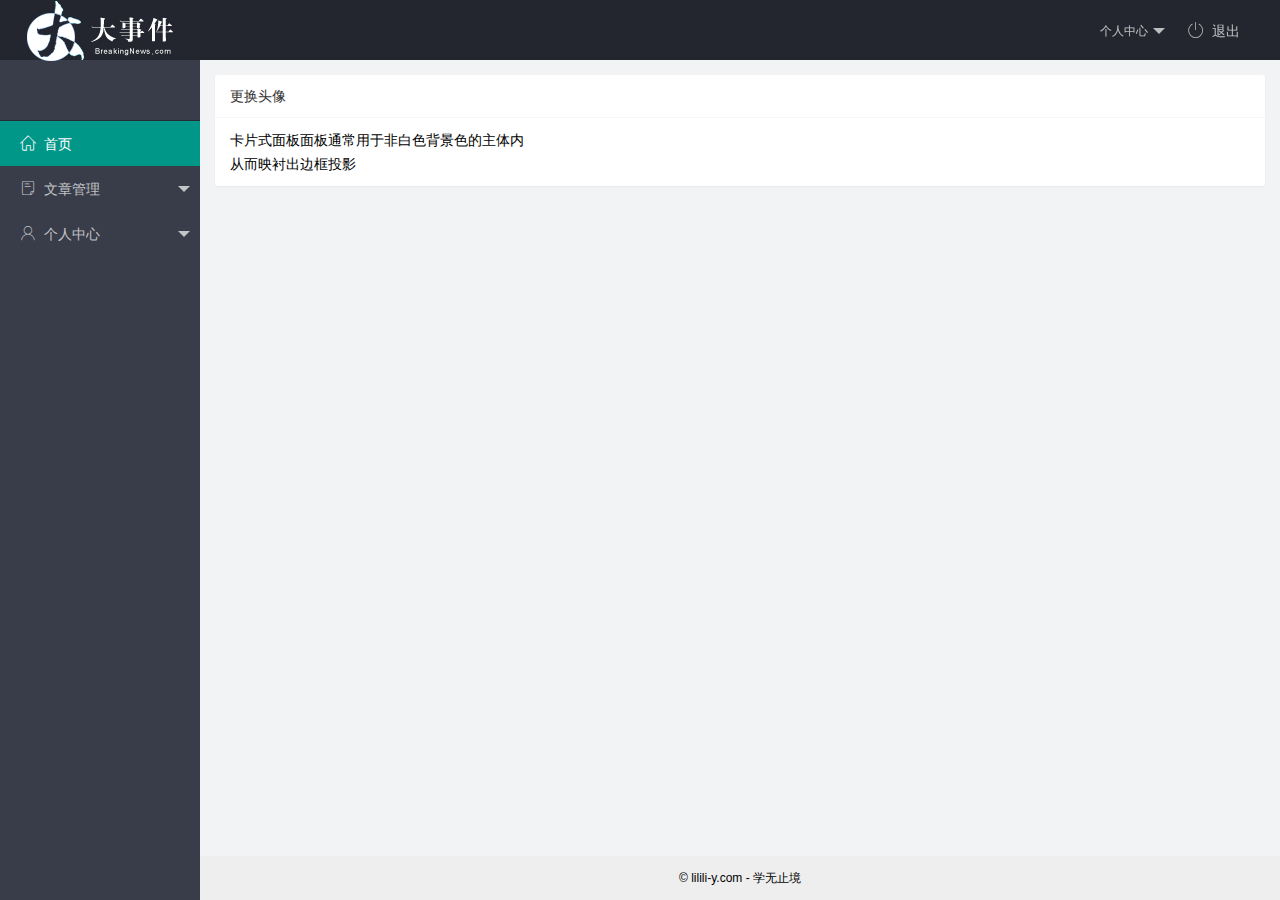
==== commit 90c91f56: "用户信息更新" ====
--- a/index.html
+++ b/index.html
@@ -28,14 +28,15 @@
                         <img src="/assets/images/RCzsdCq.jpg" class="layui-nav-img" style="display: none;" />
                         <span class="text-avatar" style="display: none;">A</span>
                         个人中心
-                      </a>
+                    </a>
                     <dl class="layui-nav-child">
                         <dd><a href="">基本资料</a></dd>
                         <dd><a href="">更换头像</a></dd>
                         <dd><a href="">重置密码</a></dd>
                     </dl>
                 </li>
-                <li class="layui-nav-item"><a href="javascript:;" id="logout"><span class="iconfont icon-tuichu"></span>退出</a></li>
+                <li class="layui-nav-item"><a href="javascript:;" id="logout"><span
+                            class="iconfont icon-tuichu"></span>退出</a></li>
             </ul>
         </div>
 
@@ -48,7 +49,8 @@
                 </div>
                 <!-- 左侧导航区域（可配合layui已有的垂直导航） -->
                 <ul class="layui-nav layui-nav-tree" lay-shrink="all">
-                    <li class="layui-nav-item layui-this"><a href="/home/dashboard.html" target="shouye"><span class="iconfont icon-home"></span>首页</a></li>
+                    <li class="layui-nav-item layui-this"><a href="/home/dashboard.html" target="fm"><span
+                                class="iconfont icon-home"></span>首页</a></li>
                     <li class="layui-nav-item">
                         <a class="" href="javascript:;"><span class="iconfont icon-16"></span>文章管理</a>
                         <dl class="layui-nav-child">
@@ -60,9 +62,10 @@
                     <li class="layui-nav-item">
                         <a href="javascript:;"><span class="iconfont icon-user"></span>个人中心</a>
                         <dl class="layui-nav-child">
-                            <dd><a href="javascript:;"><i class="layui-icon layui-icon-app"></i> 基本资料</a></dd>
-                            <dd><a href="javascript:;"><i class="layui-icon layui-icon-app"></i> 更换头像</a></dd>
-                            <dd><a href="javascript:;"><i class="layui-icon layui-icon-app"></i> 重置密码</a></dd>
+                            <dd><a href="/user/user_info.html" target="fm"><i class="layui-icon layui-icon-app"></i>
+                                    基本资料</a></dd>
+                            <dd><a href="/user/user_avatar.html" target="fm"><i class="layui-icon layui-icon-app"></i> 更换头像</a></dd>
+                            <dd><a href="/user/user_pwd.html" target="fm"><i class="layui-icon layui-icon-app"></i> 重置密码</a></dd>
                         </dl>
                     </li>
                 </ul>
@@ -71,7 +74,7 @@
 
         <div class="layui-body">
             <!-- 内容主体区域 -->
-            <iframe src="/home/dashboard.html" frameborder="0" name="shouye"></iframe>
+            <iframe src="/user/user_avatar.html" frameborder="0" name="fm"></iframe>
         </div>
 
         <div class="layui-footer">
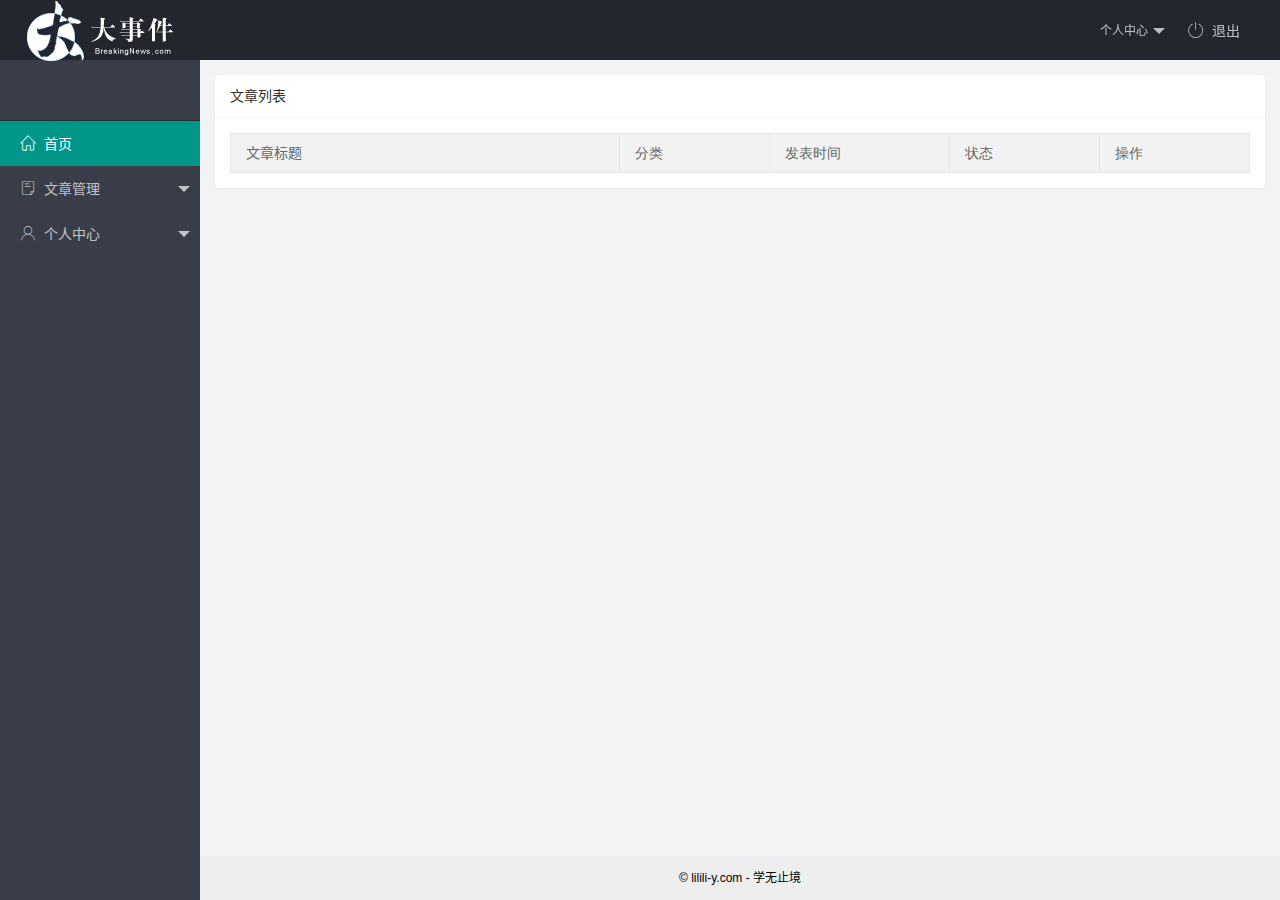
==== commit f7f43f4c: "新增文章类别页面，发表文章页面" ====
--- a/index.html
+++ b/index.html
@@ -1,5 +1,5 @@
 <!DOCTYPE html>
-<html lang="en">
+<html lang="zh-CN">
 
 <head>
     <meta charset="UTF-8">
@@ -30,9 +30,9 @@
                         个人中心
                     </a>
                     <dl class="layui-nav-child">
-                        <dd><a href="">基本资料</a></dd>
-                        <dd><a href="">更换头像</a></dd>
-                        <dd><a href="">重置密码</a></dd>
+                        <dd><a href="/user/user_info.html" target="fm">基本资料</a></dd>
+                        <dd><a href="/user/user_avatar.html" target="fm">更换头像</a></dd>
+                        <dd><a href="/user/user_pwd.html" target="fm">重置密码</a></dd>
                     </dl>
                 </li>
                 <li class="layui-nav-item"><a href="javascript:;" id="logout"><span
@@ -54,9 +54,10 @@
                     <li class="layui-nav-item">
                         <a class="" href="javascript:;"><span class="iconfont icon-16"></span>文章管理</a>
                         <dl class="layui-nav-child">
-                            <dd><a href="javascript:;"><i class="layui-icon layui-icon-app"></i> 文章管理</a></dd>
-                            <dd><a href="javascript:;"><i class="layui-icon layui-icon-app"></i> 文章类别</a></dd>
-                            <dd><a href="javascript:;"><i class="layui-icon layui-icon-app"></i> 发布文章</a></dd>
+                            <dd><a href="/article/art_cate.html" target="fm"><i class="layui-icon layui-icon-app"></i>
+                                    文章类别</a></dd>
+                            <dd><a href="/article/art_list.html" target="fm"><i class="layui-icon layui-icon-app"></i> 文章列表</a></dd>
+                            <dd><a href="/article/art_pub.html" target="fm"><i class="layui-icon layui-icon-app"></i> 发布文章</a></dd>
                         </dl>
                     </li>
                     <li class="layui-nav-item">
@@ -64,8 +65,10 @@
                         <dl class="layui-nav-child">
                             <dd><a href="/user/user_info.html" target="fm"><i class="layui-icon layui-icon-app"></i>
                                     基本资料</a></dd>
-                            <dd><a href="/user/user_avatar.html" target="fm"><i class="layui-icon layui-icon-app"></i> 更换头像</a></dd>
-                            <dd><a href="/user/user_pwd.html" target="fm"><i class="layui-icon layui-icon-app"></i> 重置密码</a></dd>
+                            <dd><a href="/user/user_avatar.html" target="fm"><i class="layui-icon layui-icon-app"></i>
+                                    更换头像</a></dd>
+                            <dd><a href="/user/user_pwd.html" target="fm"><i class="layui-icon layui-icon-app"></i>
+                                    重置密码</a></dd>
                         </dl>
                     </li>
                 </ul>
@@ -74,7 +77,7 @@
 
         <div class="layui-body">
             <!-- 内容主体区域 -->
-            <iframe src="/user/user_avatar.html" frameborder="0" name="fm"></iframe>
+            <iframe src="/article/art_list.html" frameborder="0" name="fm"></iframe>
         </div>
 
         <div class="layui-footer">
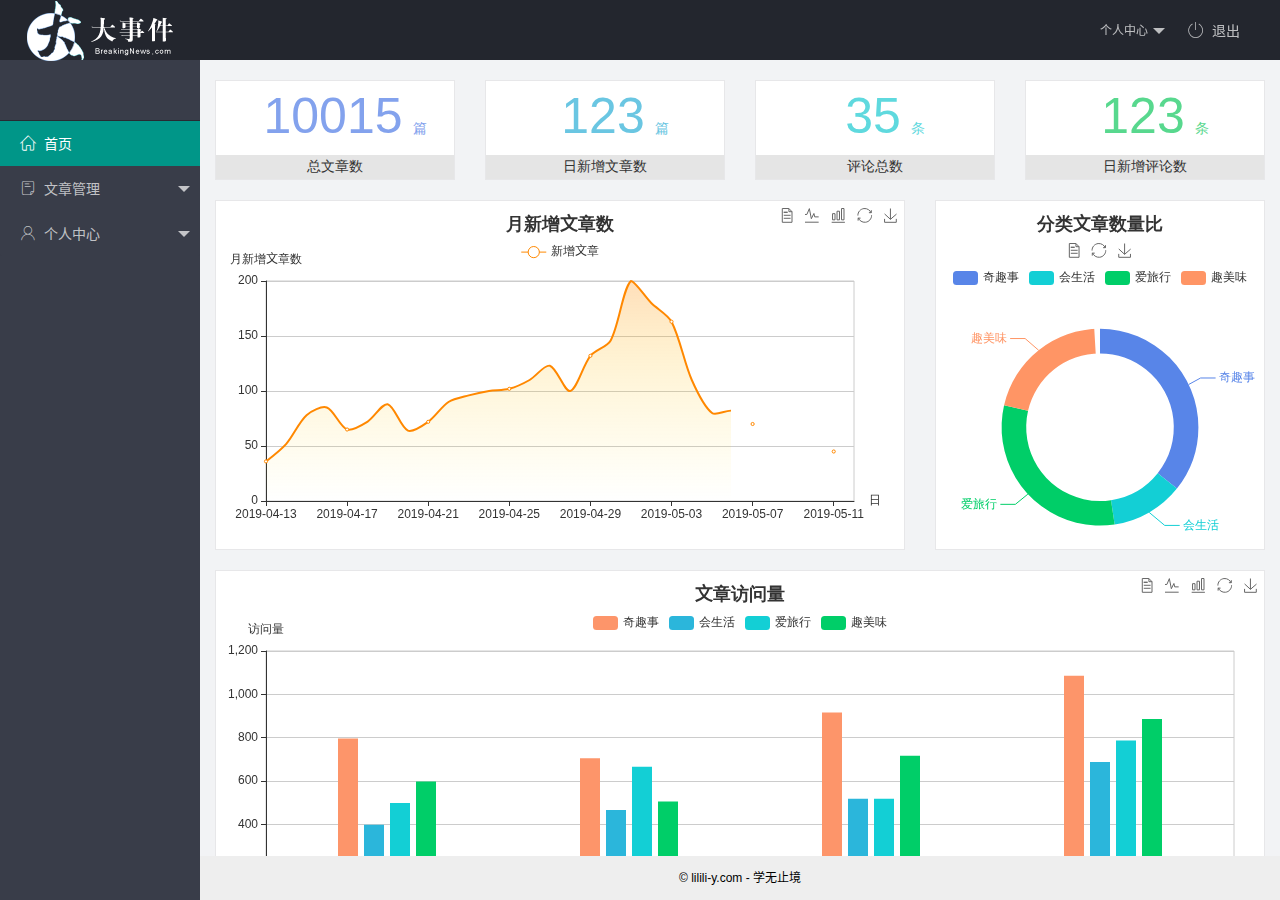
==== commit b502f6b9: "更改默认主页，去掉文章列表页面编辑按钮" ====
--- a/index.html
+++ b/index.html
@@ -77,7 +77,7 @@
 
         <div class="layui-body">
             <!-- 内容主体区域 -->
-            <iframe src="/article/art_list.html" frameborder="0" name="fm"></iframe>
+            <iframe src="/home/dashboard.html" frameborder="0" name="fm"></iframe>
         </div>
 
         <div class="layui-footer">
